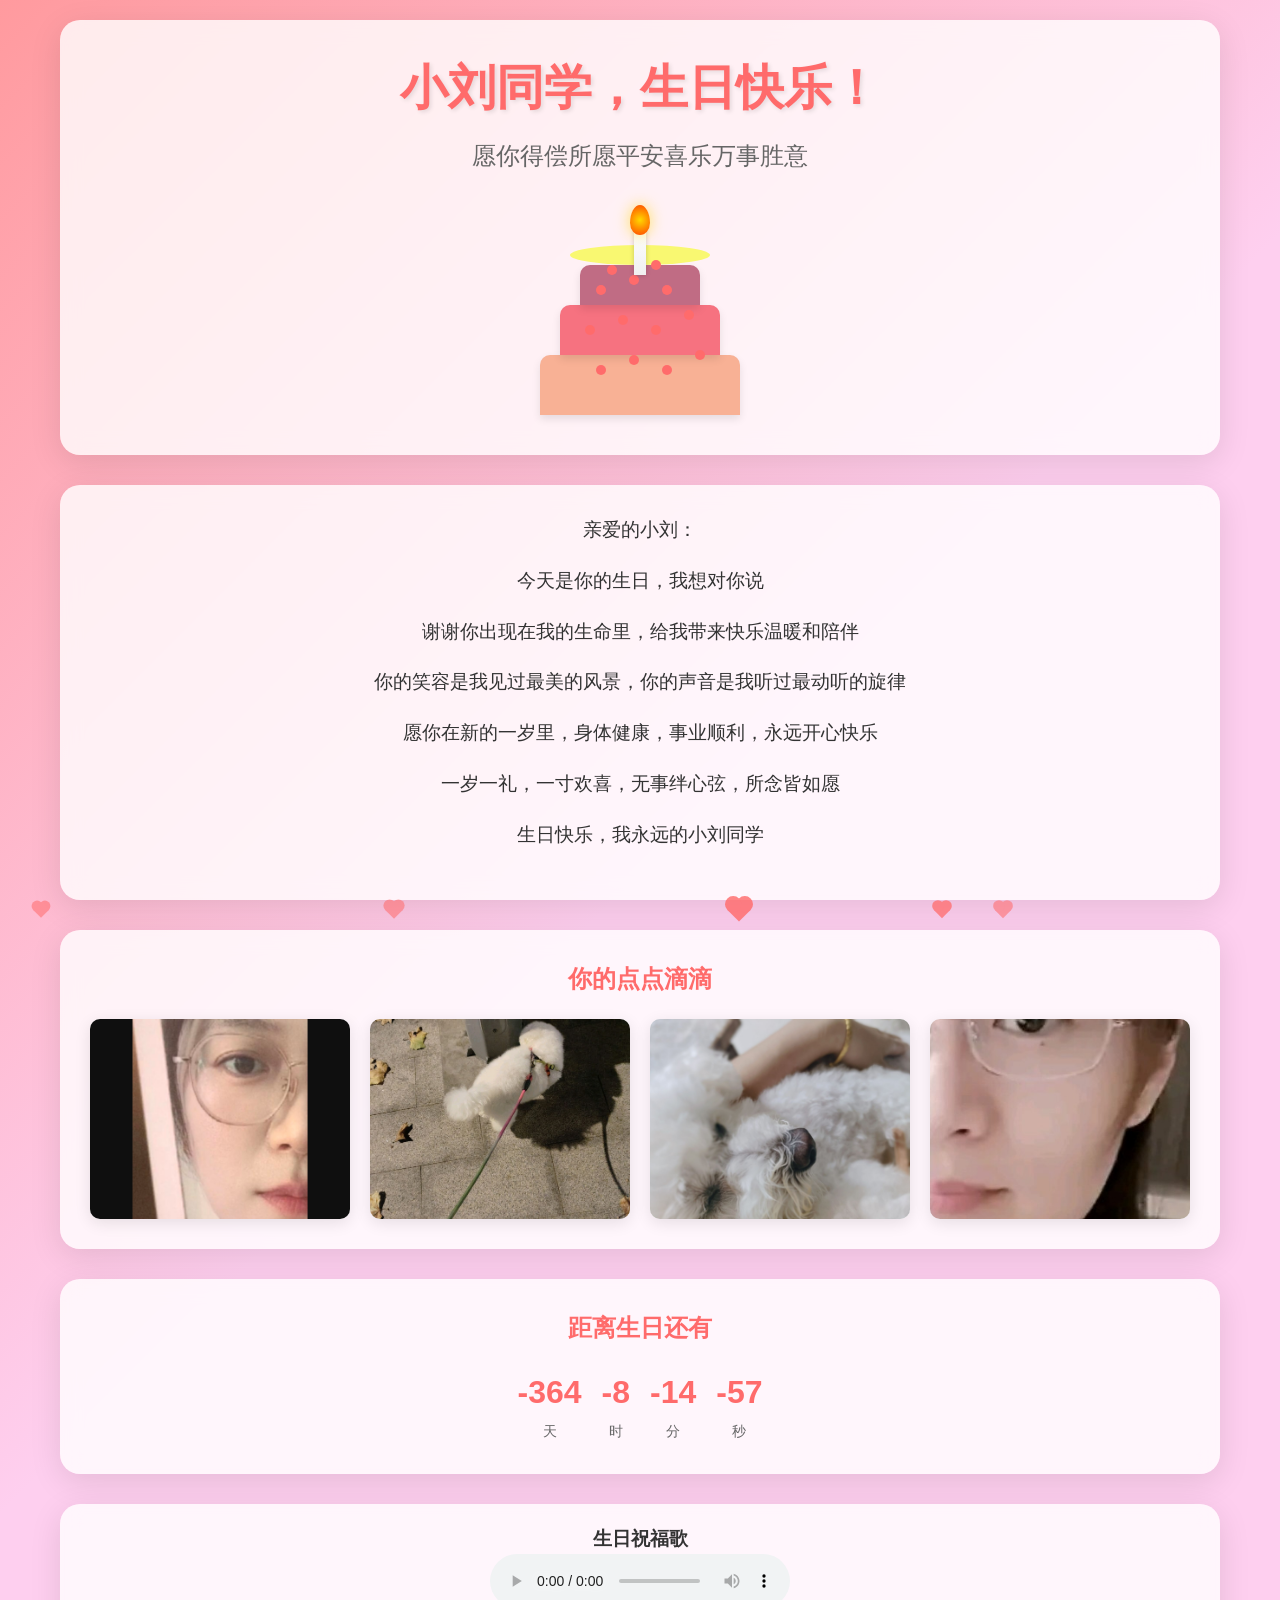
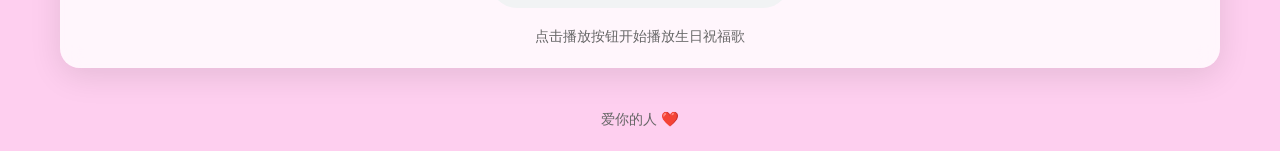
==== index.html @ 83d5e7d8 "refactor: 将生日祝福页面从birthday_wish.html重命名为index.html" ====
<!DOCTYPE html>
<html lang="zh-CN">
<head>
    <meta charset="UTF-8">
    <meta name="viewport" content="width=device-width, initial-scale=1.0">
    <title>生日祝福</title>
    <style>
        * {
            margin: 0;
            padding: 0;
            box-sizing: border-box;
        }
        
        body {
            font-family: 'Arial', sans-serif;
            background: linear-gradient(135deg, #ff9a9e 0%, #fecfef 50%, #fecfef 100%);
            color: #333;
            line-height: 1.6;
            overflow-x: hidden;
        }
        
        .container {
            max-width: 1200px;
            margin: 0 auto;
            padding: 20px;
        }
        
        header {
            text-align: center;
            padding: 30px 20px 40px;
            background: rgba(255, 255, 255, 0.8);
            border-radius: 20px;
            margin-bottom: 30px;
            box-shadow: 0 8px 32px rgba(0, 0, 0, 0.1);
            backdrop-filter: blur(10px);
        }
        
        h1 {
            font-size: 3rem;
            color: #ff6b6b;
            margin-bottom: 10px;
            text-shadow: 2px 2px 4px rgba(0, 0, 0, 0.1);
        }
        
        .subtitle {
            font-size: 1.5rem;
            color: #666;
            margin-bottom: 20px;
        }
        
        .birthday-cake {
            width: 220px;
            height: 180px;
            margin: 60px auto 0;
            position: relative;
            animation: bounce 2s infinite;
        }
        
        @keyframes bounce {
            0%, 20%, 50%, 80%, 100% {
                transform: translateY(0);
            }
            40% {
                transform: translateY(-20px);
            }
            60% {
                transform: translateY(-10px);
            }
        }
        
        .cake {
            width: 100%;
            height: 100%;
            position: relative;
        }
        
        .cake-layer {
            position: absolute;
            bottom: 0;
            left: 50%;
            transform: translateX(-50%);
            border-radius: 10px 10px 0 0;
            box-shadow: 0 4px 8px rgba(0, 0, 0, 0.1);
        }
        
        .cake-layer.bottom {
            width: 200px;
            height: 60px;
            background: #f8b195;
        }
        
        .cake-layer.middle {
            width: 160px;
            height: 50px;
            background: #f67280;
            bottom: 60px;
        }
        
        .cake-layer.top {
            width: 120px;
            height: 40px;
            background: #c06c84;
            bottom: 110px;
        }
        
        .cake-icing {
            position: absolute;
            bottom: 150px;
            left: 50%;
            transform: translateX(-50%);
            width: 140px;
            height: 20px;
            background: #f9f871;
            border-radius: 50%;
        }
        
        .cake-decoration {
            position: absolute;
            width: 10px;
            height: 10px;
            background: #ff6b6b;
            border-radius: 50%;
        }
        
        .cake-decoration:nth-child(5) {
            bottom: 120px;
            left: 30%;
        }
        
        .cake-decoration:nth-child(6) {
            bottom: 130px;
            left: 45%;
        }
        
        .cake-decoration:nth-child(7) {
            bottom: 120px;
            left: 60%;
        }
        
        .cake-decoration:nth-child(8) {
            bottom: 140px;
            left: 35%;
        }
        
        .cake-decoration:nth-child(9) {
            bottom: 145px;
            left: 55%;
        }
        
        .cake-decoration:nth-child(10) {
            bottom: 80px;
            left: 25%;
        }
        
        .cake-decoration:nth-child(11) {
            bottom: 90px;
            left: 40%;
        }
        
        .cake-decoration:nth-child(12) {
            bottom: 80px;
            left: 55%;
        }
        
        .cake-decoration:nth-child(13) {
            bottom: 95px;
            left: 70%;
        }
        
        .cake-decoration:nth-child(14) {
            bottom: 40px;
            left: 30%;
        }
        
        .cake-decoration:nth-child(15) {
            bottom: 50px;
            left: 45%;
        }
        
        .cake-decoration:nth-child(16) {
            bottom: 40px;
            left: 60%;
        }
        
        .cake-decoration:nth-child(17) {
            bottom: 55px;
            left: 75%;
        }
        
        .candle {
            position: absolute;
            top: -10px;
            left: 50%;
            transform: translateX(-50%);
            width: 12px;
            height: 50px;
            background: linear-gradient(to bottom, #fff, #f0f0f0);
            border-radius: 6px 6px 0 0;
            box-shadow: 0 0 5px rgba(0, 0, 0, 0.2);
        }
        
        .candle-wick {
            position: absolute;
            top: -5px;
            left: 50%;
            transform: translateX(-50%);
            width: 2px;
            height: 5px;
            background: #333;
        }
        
        .flame {
            position: absolute;
            top: -20px;
            left: 50%;
            transform: translateX(-50%);
            width: 20px;
            height: 30px;
            background: radial-gradient(circle, #ffd700 0%, #ff8c00 50%, #ff4500 100%);
            border-radius: 50% 50% 50% 50% / 60% 60% 40% 40%;
            animation: flicker 1s infinite;
            box-shadow: 0 0 15px rgba(255, 215, 0, 0.6);
        }
        
        @keyframes flicker {
            0%, 100% {
                transform: translateX(-50%) scale(1) rotate(0deg);
                opacity: 1;
            }
            25% {
                transform: translateX(-52%) scale(1.1) rotate(2deg);
                opacity: 0.9;
            }
            50% {
                transform: translateX(-48%) scale(1.05) rotate(-1deg);
                opacity: 0.8;
            }
            75% {
                transform: translateX(-51%) scale(1.15) rotate(1deg);
                opacity: 0.95;
            }
        }
        
        .message {
            background: rgba(255, 255, 255, 0.8);
            border-radius: 20px;
            padding: 30px;
            margin-bottom: 30px;
            box-shadow: 0 8px 32px rgba(0, 0, 0, 0.1);
            backdrop-filter: blur(10px);
        }
        
        .message p {
            font-size: 1.2rem;
            margin-bottom: 20px;
            text-align: center;
        }
        
        .gallery {
            background: rgba(255, 255, 255, 0.8);
            border-radius: 20px;
            padding: 30px;
            margin-bottom: 30px;
            box-shadow: 0 8px 32px rgba(0, 0, 0, 0.1);
            backdrop-filter: blur(10px);
        }
        
        .gallery h2 {
            text-align: center;
            color: #ff6b6b;
            margin-bottom: 20px;
        }
        
        .photo-grid {
            display: grid;
            grid-template-columns: repeat(auto-fit, minmax(200px, 1fr));
            gap: 20px;
        }
        
        .photo {
            width: 100%;
            height: 200px;
            background: #f0f0f0;
            border-radius: 10px;
            overflow: hidden;
            box-shadow: 0 4px 16px rgba(0, 0, 0, 0.1);
            transition: transform 0.3s ease;
        }
        
        .photo:hover {
            transform: scale(1.05);
        }
        
        .photo img {
            width: 100%;
            height: 100%;
            object-fit: cover;
        }
        
        .countdown {
            background: rgba(255, 255, 255, 0.8);
            border-radius: 20px;
            padding: 30px;
            margin-bottom: 30px;
            box-shadow: 0 8px 32px rgba(0, 0, 0, 0.1);
            backdrop-filter: blur(10px);
            text-align: center;
        }
        
        .countdown h2 {
            color: #ff6b6b;
            margin-bottom: 20px;
        }
        
        .countdown-timer {
            display: flex;
            justify-content: center;
            gap: 20px;
            flex-wrap: wrap;
        }
        
        .timer-item {
            text-align: center;
        }
        
        .timer-value {
            display: block;
            font-size: 2rem;
            font-weight: bold;
            color: #ff6b6b;
        }
        
        .timer-label {
            font-size: 0.9rem;
            color: #666;
        }
        
        .music-player {
            background: rgba(255, 255, 255, 0.8);
            border-radius: 20px;
            padding: 20px;
            text-align: center;
            box-shadow: 0 8px 32px rgba(0, 0, 0, 0.1);
            backdrop-filter: blur(10px);
        }
        
        footer {
            text-align: center;
            padding: 20px;
            color: #666;
            font-size: 0.9rem;
        }
        
        /* 响应式设计 */
        @media (max-width: 768px) {
            h1 {
                font-size: 2rem;
            }
            
            .subtitle {
                font-size: 1.2rem;
            }
            
            .birthday-cake {
                width: 180px;
                height: 150px;
                margin: 50px auto 0;
            }
            
            .cake-layer.bottom {
                width: 160px;
                height: 50px;
            }
            
            .cake-layer.middle {
                width: 130px;
                height: 40px;
                bottom: 50px;
            }
            
            .cake-layer.top {
                width: 100px;
                height: 35px;
                bottom: 90px;
            }
            
            .cake-icing {
                bottom: 125px;
                width: 115px;
                height: 15px;
            }
            
            .candle {
                width: 10px;
                height: 40px;
            }
            
            .flame {
                width: 15px;
                height: 25px;
            }
            
            .message p {
                font-size: 1rem;
            }
            
            .photo-grid {
                grid-template-columns: repeat(auto-fit, minmax(150px, 1fr));
                gap: 15px;
            }
            
            .photo {
                height: 150px;
            }
            
            .timer-value {
                font-size: 1.5rem;
            }
        }
        
        @media (max-width: 480px) {
            h1 {
                font-size: 1.8rem;
            }
            
            .subtitle {
                font-size: 1rem;
            }
            
            .birthday-cake {
                width: 150px;
                height: 125px;
                margin: 60px auto 0;
            }
            
            .cake-layer.bottom {
                width: 130px;
                height: 40px;
            }
            
            .cake-layer.middle {
                width: 105px;
                height: 35px;
                bottom: 40px;
            }
            
            .cake-layer.top {
                width: 80px;
                height: 30px;
                bottom: 75px;
            }
            
            .cake-icing {
                bottom: 105px;
                width: 90px;
                height: 12px;
            }
            
            .candle {
                width: 8px;
                height: 35px;
            }
            
            .flame {
                width: 12px;
                height: 20px;
            }
            
            .message {
                padding: 20px;
            }
            
            .gallery {
                padding: 20px;
            }
            
            .countdown {
                padding: 20px;
            }
            
            .photo-grid {
                grid-template-columns: repeat(auto-fit, minmax(120px, 1fr));
                gap: 10px;
            }
            
            .photo {
                height: 120px;
            }
            
            .timer-value {
                font-size: 1.2rem;
            }
        }
        
        /* 动画效果 */
        .fade-in {
            animation: fadeIn 1s ease-in;
        }
        
        @keyframes fadeIn {
            from {
                opacity: 0;
                transform: translateY(20px);
            }
            to {
                opacity: 1;
                transform: translateY(0);
            }
        }
        
        /* 爱心动画 */
        .hearts {
            position: fixed;
            top: 0;
            left: 0;
            width: 100%;
            height: 100%;
            pointer-events: none;
            z-index: 100;
        }
        
        .heart {
            position: absolute;
            width: 20px;
            height: 20px;
            background: #ff6b6b;
            transform: rotate(45deg);
            animation: float 3s ease-in-out infinite;
        }
        
        .heart::before,
        .heart::after {
            content: '';
            position: absolute;
            width: 20px;
            height: 20px;
            background: #ff6b6b;
            border-radius: 50%;
        }
        
        .heart::before {
            top: -10px;
            left: 0;
        }
        
        .heart::after {
            top: 0;
            left: -10px;
        }
        
        @keyframes float {
            0% {
                transform: translateY(100vh) rotate(45deg);
                opacity: 1;
            }
            100% {
                transform: translateY(-100px) rotate(45deg);
                opacity: 0;
            }
        }
    </style>
</head>
<body>
    <div class="hearts" id="hearts"></div>
    
    <div class="container">
        <header class="fade-in">
            <h1>小刘同学，生日快乐！</h1>
            <p class="subtitle">愿你得偿所愿平安喜乐万事胜意</p>
            <div class="birthday-cake">
            <div class="cake">
                <!-- 蛋糕底层 -->
                <div class="cake-layer bottom"></div>
                <!-- 蛋糕中层 -->
                <div class="cake-layer middle"></div>
                <!-- 蛋糕顶层 -->
                <div class="cake-layer top"></div>
                <!-- 蛋糕奶油 -->
                <div class="cake-icing"></div>
                <!-- 蛋糕装饰 -->
                <div class="cake-decoration"></div>
                <div class="cake-decoration"></div>
                <div class="cake-decoration"></div>
                <div class="cake-decoration"></div>
                <div class="cake-decoration"></div>
                <div class="cake-decoration"></div>
                <div class="cake-decoration"></div>
                <div class="cake-decoration"></div>
                <div class="cake-decoration"></div>
                <div class="cake-decoration"></div>
                <div class="cake-decoration"></div>
                <div class="cake-decoration"></div>
                <div class="cake-decoration"></div>
                <!-- 蜡烛 -->
                <div class="candle">
                    <div class="candle-wick"></div>
                    <div class="flame"></div>
                </div>
            </div>
        </div>
        </header>
        
        <section class="message fade-in">
            <p>亲爱的小刘：</p>
            <p>今天是你的生日，我想对你说</p>
            <p>谢谢你出现在我的生命里，给我带来快乐温暖和陪伴</p>
            <p>你的笑容是我见过最美的风景，你的声音是我听过最动听的旋律</p>
            <p>愿你在新的一岁里，身体健康，事业顺利，永远开心快乐</p>
            <p>一岁一礼，一寸欢喜，无事绊心弦，所念皆如愿</p>
            <p>生日快乐，我永远的小刘同学</p>
        </section>
        
        <section class="gallery fade-in">
            <h2>你的点点滴滴</h2>
            <div class="photo-grid">
                <div class="photo"><img src="xiaoliu1.jpg" alt="回忆1"></div>
                <div class="photo"><img src="xiaoliu22.jpg" alt="回忆2"></div>
                <div class="photo"><img src="xiaoliu33.jpg" alt="回忆3"></div>
                <div class="photo"><img src="xiaoliu44.jpg" alt="回忆4"></div>
            </div>
        </section>
        
        <section class="countdown fade-in">
            <h2>距离生日还有</h2>
            <div class="countdown-timer" id="countdownTimer">
                <div class="timer-item">
                    <span class="timer-value" id="days">00</span>
                    <span class="timer-label">天</span>
                </div>
                <div class="timer-item">
                    <span class="timer-value" id="hours">00</span>
                    <span class="timer-label">时</span>
                </div>
                <div class="timer-item">
                    <span class="timer-value" id="minutes">00</span>
                    <span class="timer-label">分</span>
                </div>
                <div class="timer-item">
                    <span class="timer-value" id="seconds">00</span>
                    <span class="timer-label">秒</span>
                </div>
            </div>
        </section>
        
        <section class="music-player fade-in">
            <h3>生日祝福歌</h3>
            <audio id="birthdayMusic" controls>
                <source src="BGM.m4a" type="audio/mpeg">
                您的浏览器不支持音频播放。
            </audio>
            <p id="playHint" style="margin-top: 10px; color: #666; font-size: 0.9rem;">点击播放按钮开始播放生日祝福歌</p>
        </section>
    </div>
    
    <footer>
        <p>爱你的人 ❤️</p>
    </footer>
    
    <script>
        // 生成爱心动画
        function createHearts() {
            const heartsContainer = document.getElementById('hearts');
            
            setInterval(() => {
                const heart = document.createElement('div');
                heart.className = 'heart';
                heart.style.left = Math.random() * 100 + '%';
                heart.style.animationDelay = Math.random() * 3 + 's';
                heart.style.animationDuration = (Math.random() * 2 + 3) + 's';
                heart.style.opacity = Math.random() * 0.5 + 0.5;
                heart.style.transform = `translateY(100vh) rotate(45deg) scale(${Math.random() * 0.5 + 0.5})`;
                
                heartsContainer.appendChild(heart);
                
                setTimeout(() => {
                    heart.remove();
                }, 5000);
            }, 300);
        }
        
        // 倒计时功能
        function startCountdown() {
            // 设置下一个生日日期（需要根据实际情况修改）
            const nextBirthday = new Date('2025-12-8');
            
            function updateCountdown() {
                const now = new Date();
                const diff = nextBirthday - now;
                
                const days = Math.floor(diff / (1000 * 60 * 60 * 24));
                const hours = Math.floor((diff % (1000 * 60 * 60 * 24)) / (1000 * 60 * 60));
                const minutes = Math.floor((diff % (1000 * 60 * 60)) / (1000 * 60));
                const seconds = Math.floor((diff % (1000 * 60)) / 1000);
                
                document.getElementById('days').textContent = days.toString().padStart(2, '0');
                document.getElementById('hours').textContent = hours.toString().padStart(2, '0');
                document.getElementById('minutes').textContent = minutes.toString().padStart(2, '0');
                document.getElementById('seconds').textContent = seconds.toString().padStart(2, '0');
            }
            
            updateCountdown();
            setInterval(updateCountdown, 1000);
        }
        
        // 页面加载完成后执行
        document.addEventListener('DOMContentLoaded', () => {
            createHearts();
            startCountdown();
            
            const music = document.getElementById('birthdayMusic');
            const playHint = document.getElementById('playHint');
            
            // 音乐播放完成后停止
            music.addEventListener('ended', () => {
                music.pause();
                music.currentTime = 0;
            });
            
            // 尝试自动播放音乐，处理浏览器限制
            function tryPlayMusic() {
                music.play().then(() => {
                    // 播放成功，隐藏提示
                    if (playHint) {
                        playHint.style.display = 'none';
                    }
                }).catch(error => {
                    // 播放失败，显示提示，等待用户交互
                    console.log('自动播放失败，需要用户交互:', error);
                });
            }
            
            // 尝试自动播放
            tryPlayMusic();
            
            // 添加用户交互事件，当用户点击页面时自动播放
            document.addEventListener('click', () => {
                tryPlayMusic();
            });
            
            // 添加键盘事件，当用户按键时自动播放
            document.addEventListener('keydown', () => {
                tryPlayMusic();
            });
            
            // 添加触摸事件，当用户触摸页面时自动播放（移动端）
            document.addEventListener('touchstart', () => {
                tryPlayMusic();
            });
        });
    </script>
</body>
</html>
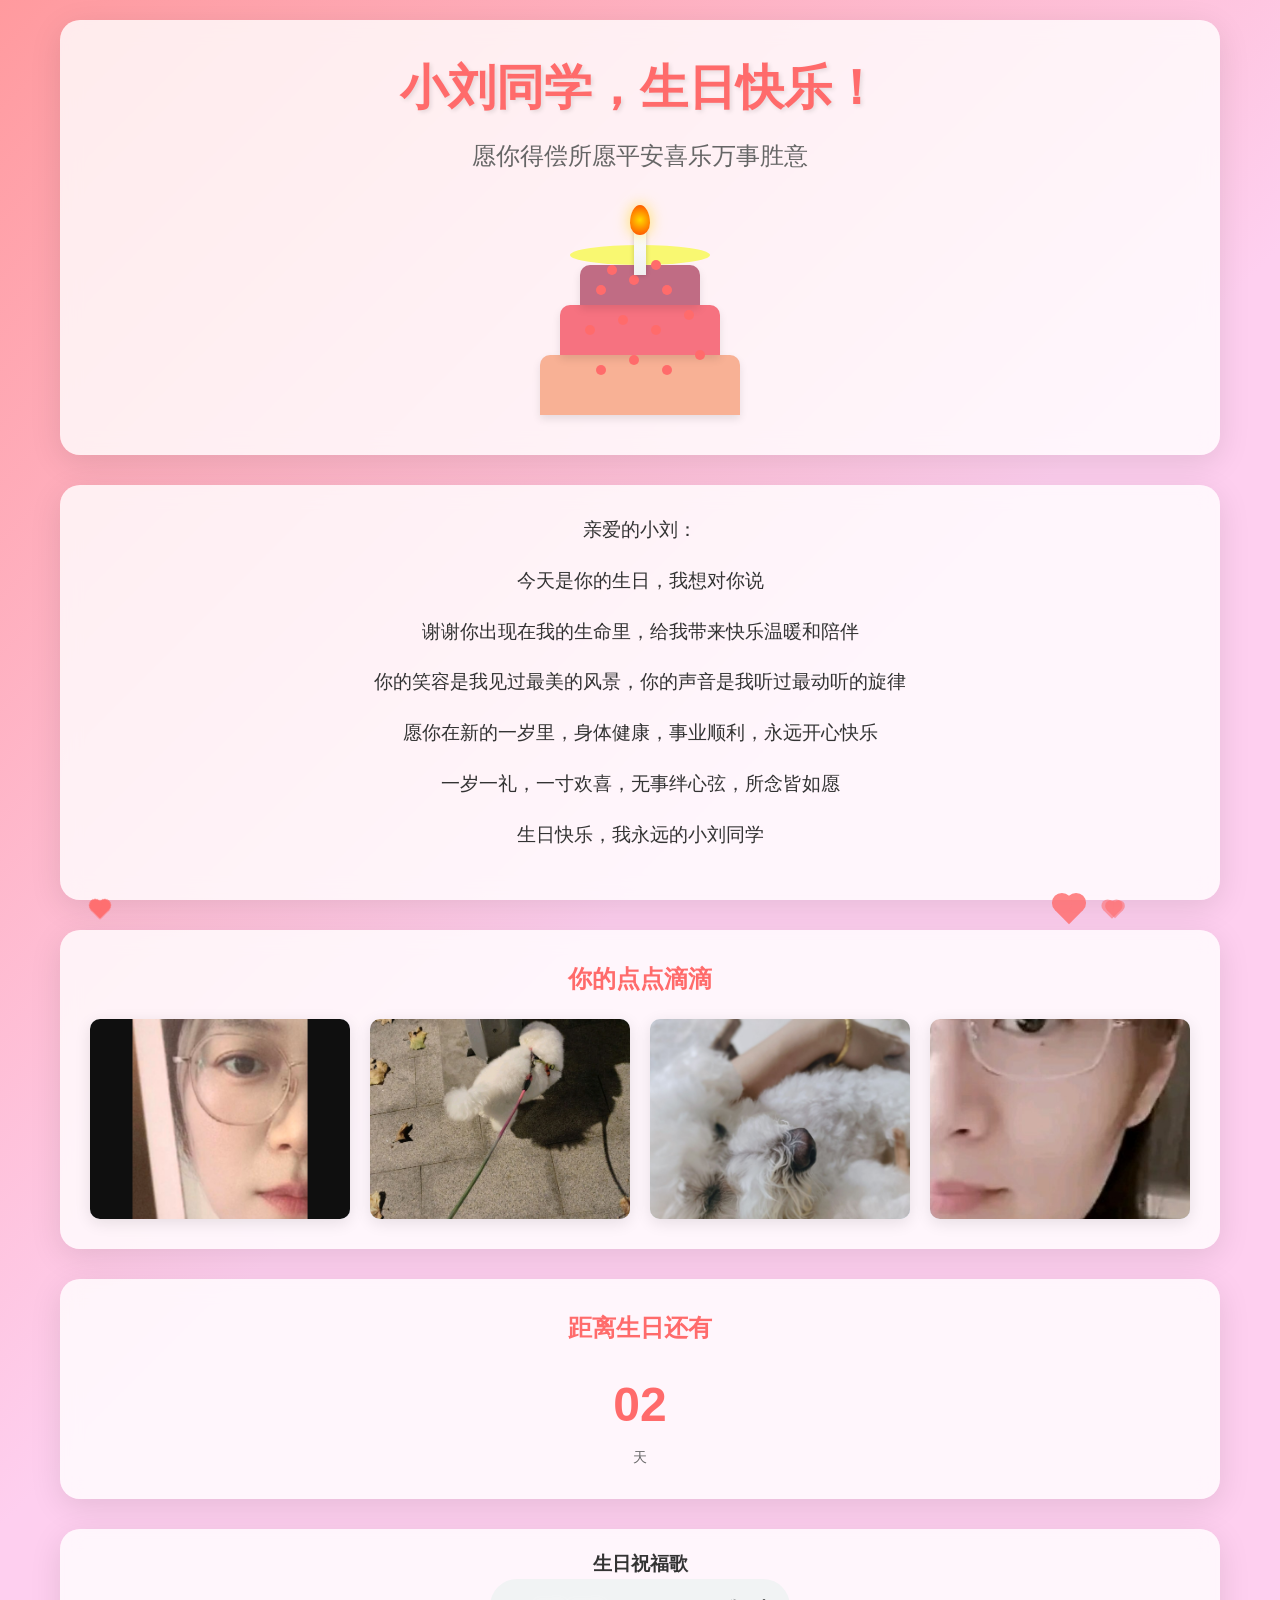
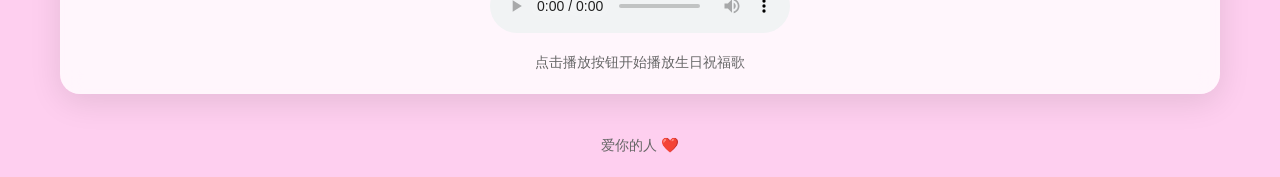
==== commit 36c202c9: "feat: 重构生日祝福页面，拆分CSS和JS到独立文件 - 将内联样式和脚本拆分为独立的styles.css和script.js文件 - 优化倒计时功能，增加生日当天祝福显示 - 添加图片预览模态框" ====
--- a/index.html
+++ b/index.html
@@ -4,561 +4,7 @@
     <meta charset="UTF-8">
     <meta name="viewport" content="width=device-width, initial-scale=1.0">
     <title>生日祝福</title>
-    <style>
-        * {
-            margin: 0;
-            padding: 0;
-            box-sizing: border-box;
-        }
-        
-        body {
-            font-family: 'Arial', sans-serif;
-            background: linear-gradient(135deg, #ff9a9e 0%, #fecfef 50%, #fecfef 100%);
-            color: #333;
-            line-height: 1.6;
-            overflow-x: hidden;
-        }
-        
-        .container {
-            max-width: 1200px;
-            margin: 0 auto;
-            padding: 20px;
-        }
-        
-        header {
-            text-align: center;
-            padding: 30px 20px 40px;
-            background: rgba(255, 255, 255, 0.8);
-            border-radius: 20px;
-            margin-bottom: 30px;
-            box-shadow: 0 8px 32px rgba(0, 0, 0, 0.1);
-            backdrop-filter: blur(10px);
-        }
-        
-        h1 {
-            font-size: 3rem;
-            color: #ff6b6b;
-            margin-bottom: 10px;
-            text-shadow: 2px 2px 4px rgba(0, 0, 0, 0.1);
-        }
-        
-        .subtitle {
-            font-size: 1.5rem;
-            color: #666;
-            margin-bottom: 20px;
-        }
-        
-        .birthday-cake {
-            width: 220px;
-            height: 180px;
-            margin: 60px auto 0;
-            position: relative;
-            animation: bounce 2s infinite;
-        }
-        
-        @keyframes bounce {
-            0%, 20%, 50%, 80%, 100% {
-                transform: translateY(0);
-            }
-            40% {
-                transform: translateY(-20px);
-            }
-            60% {
-                transform: translateY(-10px);
-            }
-        }
-        
-        .cake {
-            width: 100%;
-            height: 100%;
-            position: relative;
-        }
-        
-        .cake-layer {
-            position: absolute;
-            bottom: 0;
-            left: 50%;
-            transform: translateX(-50%);
-            border-radius: 10px 10px 0 0;
-            box-shadow: 0 4px 8px rgba(0, 0, 0, 0.1);
-        }
-        
-        .cake-layer.bottom {
-            width: 200px;
-            height: 60px;
-            background: #f8b195;
-        }
-        
-        .cake-layer.middle {
-            width: 160px;
-            height: 50px;
-            background: #f67280;
-            bottom: 60px;
-        }
-        
-        .cake-layer.top {
-            width: 120px;
-            height: 40px;
-            background: #c06c84;
-            bottom: 110px;
-        }
-        
-        .cake-icing {
-            position: absolute;
-            bottom: 150px;
-            left: 50%;
-            transform: translateX(-50%);
-            width: 140px;
-            height: 20px;
-            background: #f9f871;
-            border-radius: 50%;
-        }
-        
-        .cake-decoration {
-            position: absolute;
-            width: 10px;
-            height: 10px;
-            background: #ff6b6b;
-            border-radius: 50%;
-        }
-        
-        .cake-decoration:nth-child(5) {
-            bottom: 120px;
-            left: 30%;
-        }
-        
-        .cake-decoration:nth-child(6) {
-            bottom: 130px;
-            left: 45%;
-        }
-        
-        .cake-decoration:nth-child(7) {
-            bottom: 120px;
-            left: 60%;
-        }
-        
-        .cake-decoration:nth-child(8) {
-            bottom: 140px;
-            left: 35%;
-        }
-        
-        .cake-decoration:nth-child(9) {
-            bottom: 145px;
-            left: 55%;
-        }
-        
-        .cake-decoration:nth-child(10) {
-            bottom: 80px;
-            left: 25%;
-        }
-        
-        .cake-decoration:nth-child(11) {
-            bottom: 90px;
-            left: 40%;
-        }
-        
-        .cake-decoration:nth-child(12) {
-            bottom: 80px;
-            left: 55%;
-        }
-        
-        .cake-decoration:nth-child(13) {
-            bottom: 95px;
-            left: 70%;
-        }
-        
-        .cake-decoration:nth-child(14) {
-            bottom: 40px;
-            left: 30%;
-        }
-        
-        .cake-decoration:nth-child(15) {
-            bottom: 50px;
-            left: 45%;
-        }
-        
-        .cake-decoration:nth-child(16) {
-            bottom: 40px;
-            left: 60%;
-        }
-        
-        .cake-decoration:nth-child(17) {
-            bottom: 55px;
-            left: 75%;
-        }
-        
-        .candle {
-            position: absolute;
-            top: -10px;
-            left: 50%;
-            transform: translateX(-50%);
-            width: 12px;
-            height: 50px;
-            background: linear-gradient(to bottom, #fff, #f0f0f0);
-            border-radius: 6px 6px 0 0;
-            box-shadow: 0 0 5px rgba(0, 0, 0, 0.2);
-        }
-        
-        .candle-wick {
-            position: absolute;
-            top: -5px;
-            left: 50%;
-            transform: translateX(-50%);
-            width: 2px;
-            height: 5px;
-            background: #333;
-        }
-        
-        .flame {
-            position: absolute;
-            top: -20px;
-            left: 50%;
-            transform: translateX(-50%);
-            width: 20px;
-            height: 30px;
-            background: radial-gradient(circle, #ffd700 0%, #ff8c00 50%, #ff4500 100%);
-            border-radius: 50% 50% 50% 50% / 60% 60% 40% 40%;
-            animation: flicker 1s infinite;
-            box-shadow: 0 0 15px rgba(255, 215, 0, 0.6);
-        }
-        
-        @keyframes flicker {
-            0%, 100% {
-                transform: translateX(-50%) scale(1) rotate(0deg);
-                opacity: 1;
-            }
-            25% {
-                transform: translateX(-52%) scale(1.1) rotate(2deg);
-                opacity: 0.9;
-            }
-            50% {
-                transform: translateX(-48%) scale(1.05) rotate(-1deg);
-                opacity: 0.8;
-            }
-            75% {
-                transform: translateX(-51%) scale(1.15) rotate(1deg);
-                opacity: 0.95;
-            }
-        }
-        
-        .message {
-            background: rgba(255, 255, 255, 0.8);
-            border-radius: 20px;
-            padding: 30px;
-            margin-bottom: 30px;
-            box-shadow: 0 8px 32px rgba(0, 0, 0, 0.1);
-            backdrop-filter: blur(10px);
-        }
-        
-        .message p {
-            font-size: 1.2rem;
-            margin-bottom: 20px;
-            text-align: center;
-        }
-        
-        .gallery {
-            background: rgba(255, 255, 255, 0.8);
-            border-radius: 20px;
-            padding: 30px;
-            margin-bottom: 30px;
-            box-shadow: 0 8px 32px rgba(0, 0, 0, 0.1);
-            backdrop-filter: blur(10px);
-        }
-        
-        .gallery h2 {
-            text-align: center;
-            color: #ff6b6b;
-            margin-bottom: 20px;
-        }
-        
-        .photo-grid {
-            display: grid;
-            grid-template-columns: repeat(auto-fit, minmax(200px, 1fr));
-            gap: 20px;
-        }
-        
-        .photo {
-            width: 100%;
-            height: 200px;
-            background: #f0f0f0;
-            border-radius: 10px;
-            overflow: hidden;
-            box-shadow: 0 4px 16px rgba(0, 0, 0, 0.1);
-            transition: transform 0.3s ease;
-        }
-        
-        .photo:hover {
-            transform: scale(1.05);
-        }
-        
-        .photo img {
-            width: 100%;
-            height: 100%;
-            object-fit: cover;
-        }
-        
-        .countdown {
-            background: rgba(255, 255, 255, 0.8);
-            border-radius: 20px;
-            padding: 30px;
-            margin-bottom: 30px;
-            box-shadow: 0 8px 32px rgba(0, 0, 0, 0.1);
-            backdrop-filter: blur(10px);
-            text-align: center;
-        }
-        
-        .countdown h2 {
-            color: #ff6b6b;
-            margin-bottom: 20px;
-        }
-        
-        .countdown-timer {
-            display: flex;
-            justify-content: center;
-            gap: 20px;
-            flex-wrap: wrap;
-        }
-        
-        .timer-item {
-            text-align: center;
-        }
-        
-        .timer-value {
-            display: block;
-            font-size: 2rem;
-            font-weight: bold;
-            color: #ff6b6b;
-        }
-        
-        .timer-label {
-            font-size: 0.9rem;
-            color: #666;
-        }
-        
-        .music-player {
-            background: rgba(255, 255, 255, 0.8);
-            border-radius: 20px;
-            padding: 20px;
-            text-align: center;
-            box-shadow: 0 8px 32px rgba(0, 0, 0, 0.1);
-            backdrop-filter: blur(10px);
-        }
-        
-        footer {
-            text-align: center;
-            padding: 20px;
-            color: #666;
-            font-size: 0.9rem;
-        }
-        
-        /* 响应式设计 */
-        @media (max-width: 768px) {
-            h1 {
-                font-size: 2rem;
-            }
-            
-            .subtitle {
-                font-size: 1.2rem;
-            }
-            
-            .birthday-cake {
-                width: 180px;
-                height: 150px;
-                margin: 50px auto 0;
-            }
-            
-            .cake-layer.bottom {
-                width: 160px;
-                height: 50px;
-            }
-            
-            .cake-layer.middle {
-                width: 130px;
-                height: 40px;
-                bottom: 50px;
-            }
-            
-            .cake-layer.top {
-                width: 100px;
-                height: 35px;
-                bottom: 90px;
-            }
-            
-            .cake-icing {
-                bottom: 125px;
-                width: 115px;
-                height: 15px;
-            }
-            
-            .candle {
-                width: 10px;
-                height: 40px;
-            }
-            
-            .flame {
-                width: 15px;
-                height: 25px;
-            }
-            
-            .message p {
-                font-size: 1rem;
-            }
-            
-            .photo-grid {
-                grid-template-columns: repeat(auto-fit, minmax(150px, 1fr));
-                gap: 15px;
-            }
-            
-            .photo {
-                height: 150px;
-            }
-            
-            .timer-value {
-                font-size: 1.5rem;
-            }
-        }
-        
-        @media (max-width: 480px) {
-            h1 {
-                font-size: 1.8rem;
-            }
-            
-            .subtitle {
-                font-size: 1rem;
-            }
-            
-            .birthday-cake {
-                width: 150px;
-                height: 125px;
-                margin: 60px auto 0;
-            }
-            
-            .cake-layer.bottom {
-                width: 130px;
-                height: 40px;
-            }
-            
-            .cake-layer.middle {
-                width: 105px;
-                height: 35px;
-                bottom: 40px;
-            }
-            
-            .cake-layer.top {
-                width: 80px;
-                height: 30px;
-                bottom: 75px;
-            }
-            
-            .cake-icing {
-                bottom: 105px;
-                width: 90px;
-                height: 12px;
-            }
-            
-            .candle {
-                width: 8px;
-                height: 35px;
-            }
-            
-            .flame {
-                width: 12px;
-                height: 20px;
-            }
-            
-            .message {
-                padding: 20px;
-            }
-            
-            .gallery {
-                padding: 20px;
-            }
-            
-            .countdown {
-                padding: 20px;
-            }
-            
-            .photo-grid {
-                grid-template-columns: repeat(auto-fit, minmax(120px, 1fr));
-                gap: 10px;
-            }
-            
-            .photo {
-                height: 120px;
-            }
-            
-            .timer-value {
-                font-size: 1.2rem;
-            }
-        }
-        
-        /* 动画效果 */
-        .fade-in {
-            animation: fadeIn 1s ease-in;
-        }
-        
-        @keyframes fadeIn {
-            from {
-                opacity: 0;
-                transform: translateY(20px);
-            }
-            to {
-                opacity: 1;
-                transform: translateY(0);
-            }
-        }
-        
-        /* 爱心动画 */
-        .hearts {
-            position: fixed;
-            top: 0;
-            left: 0;
-            width: 100%;
-            height: 100%;
-            pointer-events: none;
-            z-index: 100;
-        }
-        
-        .heart {
-            position: absolute;
-            width: 20px;
-            height: 20px;
-            background: #ff6b6b;
-            transform: rotate(45deg);
-            animation: float 3s ease-in-out infinite;
-        }
-        
-        .heart::before,
-        .heart::after {
-            content: '';
-            position: absolute;
-            width: 20px;
-            height: 20px;
-            background: #ff6b6b;
-            border-radius: 50%;
-        }
-        
-        .heart::before {
-            top: -10px;
-            left: 0;
-        }
-        
-        .heart::after {
-            top: 0;
-            left: -10px;
-        }
-        
-        @keyframes float {
-            0% {
-                transform: translateY(100vh) rotate(45deg);
-                opacity: 1;
-            }
-            100% {
-                transform: translateY(-100px) rotate(45deg);
-                opacity: 0;
-            }
-        }
-    </style>
+    <link rel="stylesheet" href="styles.css">
 </head>
 <body>
     <div class="hearts" id="hearts"></div>
@@ -613,31 +59,23 @@
         <section class="gallery fade-in">
             <h2>你的点点滴滴</h2>
             <div class="photo-grid">
-                <div class="photo"><img src="xiaoliu1.jpg" alt="回忆1"></div>
-                <div class="photo"><img src="xiaoliu22.jpg" alt="回忆2"></div>
-                <div class="photo"><img src="xiaoliu33.jpg" alt="回忆3"></div>
-                <div class="photo"><img src="xiaoliu44.jpg" alt="回忆4"></div>
+                <div class="photo"><img src="xiaoliu1.jpg" alt="回忆1" loading="lazy" onclick="openModal(this)"></div>
+                <div class="photo"><img src="xiaoliu2.jpg" alt="回忆2" loading="lazy" onclick="openModal(this)"></div>
+                <div class="photo"><img src="xiaoliu3.jpg" alt="回忆3" loading="lazy" onclick="openModal(this)"></div>
+                <div class="photo"><img src="xiaoliu4.jpg" alt="回忆4" loading="lazy" onclick="openModal(this)"></div>
             </div>
         </section>
         
         <section class="countdown fade-in">
-            <h2>距离生日还有</h2>
+            <h2 id="countdownTitle">距离生日还有</h2>
             <div class="countdown-timer" id="countdownTimer">
-                <div class="timer-item">
+                <div class="timer-item" id="daysContainer">
                     <span class="timer-value" id="days">00</span>
                     <span class="timer-label">天</span>
                 </div>
-                <div class="timer-item">
-                    <span class="timer-value" id="hours">00</span>
-                    <span class="timer-label">时</span>
-                </div>
-                <div class="timer-item">
-                    <span class="timer-value" id="minutes">00</span>
-                    <span class="timer-label">分</span>
-                </div>
-                <div class="timer-item">
-                    <span class="timer-value" id="seconds">00</span>
-                    <span class="timer-label">秒</span>
+                <div class="birthday-wish" id="birthdayWish" style="display: none;">
+                    <h3>🎉 今天是你的生日 🎉</h3>
+                    <p class="wish-text">愿你过得开心快乐，所有美好都围绕着你</p>
                 </div>
             </div>
         </section>
@@ -652,101 +90,17 @@
         </section>
     </div>
     
+    <!-- 图片预览模态框 -->
+    <div class="modal" id="imageModal" style="display: none; position: fixed; top: 0; left: 0; width: 100%; height: 100%; background: rgba(0,0,0,0.8); z-index: 1000; justify-content: center; align-items: center;">
+        <span class="close" id="closeModal" style="position: absolute; top: 20px; right: 30px; color: white; font-size: 30px; font-weight: bold; cursor: pointer; transition: transform 0.3s ease;">&times;</span>
+        <img class="modal-content" id="modalImage" style="max-width: 90%; max-height: 90%; border-radius: 10px; box-shadow: 0 4px 20px rgba(0,0,0,0.5);">
+        <div class="caption" id="imageCaption" style="text-align: center; color: white; margin-top: 15px; font-size: 1.1rem;"></div>
+    </div>
+    
     <footer>
         <p>爱你的人 ❤️</p>
     </footer>
     
-    <script>
-        // 生成爱心动画
-        function createHearts() {
-            const heartsContainer = document.getElementById('hearts');
-            
-            setInterval(() => {
-                const heart = document.createElement('div');
-                heart.className = 'heart';
-                heart.style.left = Math.random() * 100 + '%';
-                heart.style.animationDelay = Math.random() * 3 + 's';
-                heart.style.animationDuration = (Math.random() * 2 + 3) + 's';
-                heart.style.opacity = Math.random() * 0.5 + 0.5;
-                heart.style.transform = `translateY(100vh) rotate(45deg) scale(${Math.random() * 0.5 + 0.5})`;
-                
-                heartsContainer.appendChild(heart);
-                
-                setTimeout(() => {
-                    heart.remove();
-                }, 5000);
-            }, 300);
-        }
-        
-        // 倒计时功能
-        function startCountdown() {
-            // 设置下一个生日日期（需要根据实际情况修改）
-            const nextBirthday = new Date('2025-12-8');
-            
-            function updateCountdown() {
-                const now = new Date();
-                const diff = nextBirthday - now;
-                
-                const days = Math.floor(diff / (1000 * 60 * 60 * 24));
-                const hours = Math.floor((diff % (1000 * 60 * 60 * 24)) / (1000 * 60 * 60));
-                const minutes = Math.floor((diff % (1000 * 60 * 60)) / (1000 * 60));
-                const seconds = Math.floor((diff % (1000 * 60)) / 1000);
-                
-                document.getElementById('days').textContent = days.toString().padStart(2, '0');
-                document.getElementById('hours').textContent = hours.toString().padStart(2, '0');
-                document.getElementById('minutes').textContent = minutes.toString().padStart(2, '0');
-                document.getElementById('seconds').textContent = seconds.toString().padStart(2, '0');
-            }
-            
-            updateCountdown();
-            setInterval(updateCountdown, 1000);
-        }
-        
-        // 页面加载完成后执行
-        document.addEventListener('DOMContentLoaded', () => {
-            createHearts();
-            startCountdown();
-            
-            const music = document.getElementById('birthdayMusic');
-            const playHint = document.getElementById('playHint');
-            
-            // 音乐播放完成后停止
-            music.addEventListener('ended', () => {
-                music.pause();
-                music.currentTime = 0;
-            });
-            
-            // 尝试自动播放音乐，处理浏览器限制
-            function tryPlayMusic() {
-                music.play().then(() => {
-                    // 播放成功，隐藏提示
-                    if (playHint) {
-                        playHint.style.display = 'none';
-                    }
-                }).catch(error => {
-                    // 播放失败，显示提示，等待用户交互
-                    console.log('自动播放失败，需要用户交互:', error);
-                });
-            }
-            
-            // 尝试自动播放
-            tryPlayMusic();
-            
-            // 添加用户交互事件，当用户点击页面时自动播放
-            document.addEventListener('click', () => {
-                tryPlayMusic();
-            });
-            
-            // 添加键盘事件，当用户按键时自动播放
-            document.addEventListener('keydown', () => {
-                tryPlayMusic();
-            });
-            
-            // 添加触摸事件，当用户触摸页面时自动播放（移动端）
-            document.addEventListener('touchstart', () => {
-                tryPlayMusic();
-            });
-        });
-    </script>
+    <script src="script.js"></script>
 </body>
 </html>
--- a/styles.css
+++ b/styles.css
@@ -0,0 +1,640 @@
+* {
+    margin: 0;
+    padding: 0;
+    box-sizing: border-box;
+}
+
+body {
+    font-family: 'Arial', sans-serif;
+    background: linear-gradient(135deg, #ff9a9e 0%, #fecfef 50%, #fecfef 100%);
+    color: #333;
+    line-height: 1.6;
+    overflow-x: hidden;
+}
+
+.container {
+    max-width: 1200px;
+    margin: 0 auto;
+    padding: 20px;
+}
+
+header {
+    text-align: center;
+    padding: 30px 20px 40px;
+    background: rgba(255, 255, 255, 0.8);
+    border-radius: 20px;
+    margin-bottom: 30px;
+    box-shadow: 0 8px 32px rgba(0, 0, 0, 0.1);
+    backdrop-filter: blur(10px);
+}
+
+h1 {
+    font-size: 3rem;
+    color: #ff6b6b;
+    margin-bottom: 10px;
+    text-shadow: 2px 2px 4px rgba(0, 0, 0, 0.1);
+}
+
+.subtitle {
+    font-size: 1.5rem;
+    color: #666;
+    margin-bottom: 20px;
+}
+
+.birthday-cake {
+    width: 220px;
+    height: 180px;
+    margin: 60px auto 0;
+    position: relative;
+    animation: bounce 2s infinite;
+}
+
+@keyframes bounce {
+    0%, 20%, 50%, 80%, 100% {
+        transform: translateY(0);
+    }
+    40% {
+        transform: translateY(-20px);
+    }
+    60% {
+        transform: translateY(-10px);
+    }
+}
+
+.cake {
+    width: 100%;
+    height: 100%;
+    position: relative;
+}
+
+.cake-layer {
+    position: absolute;
+    bottom: 0;
+    left: 50%;
+    transform: translateX(-50%);
+    border-radius: 10px 10px 0 0;
+    box-shadow: 0 4px 8px rgba(0, 0, 0, 0.1);
+}
+
+.cake-layer.bottom {
+    width: 200px;
+    height: 60px;
+    background: #f8b195;
+}
+
+.cake-layer.middle {
+    width: 160px;
+    height: 50px;
+    background: #f67280;
+    bottom: 60px;
+}
+
+.cake-layer.top {
+    width: 120px;
+    height: 40px;
+    background: #c06c84;
+    bottom: 110px;
+}
+
+.cake-icing {
+    position: absolute;
+    bottom: 150px;
+    left: 50%;
+    transform: translateX(-50%);
+    width: 140px;
+    height: 20px;
+    background: #f9f871;
+    border-radius: 50%;
+}
+
+.cake-decoration {
+    position: absolute;
+    width: 10px;
+    height: 10px;
+    background: #ff6b6b;
+    border-radius: 50%;
+}
+
+.cake-decoration:nth-child(5) {
+    bottom: 120px;
+    left: 30%;
+}
+
+.cake-decoration:nth-child(6) {
+    bottom: 130px;
+    left: 45%;
+}
+
+.cake-decoration:nth-child(7) {
+    bottom: 120px;
+    left: 60%;
+}
+
+.cake-decoration:nth-child(8) {
+    bottom: 140px;
+    left: 35%;
+}
+
+.cake-decoration:nth-child(9) {
+    bottom: 145px;
+    left: 55%;
+}
+
+.cake-decoration:nth-child(10) {
+    bottom: 80px;
+    left: 25%;
+}
+
+.cake-decoration:nth-child(11) {
+    bottom: 90px;
+    left: 40%;
+}
+
+.cake-decoration:nth-child(12) {
+    bottom: 80px;
+    left: 55%;
+}
+
+.cake-decoration:nth-child(13) {
+    bottom: 95px;
+    left: 70%;
+}
+
+.cake-decoration:nth-child(14) {
+    bottom: 40px;
+    left: 30%;
+}
+
+.cake-decoration:nth-child(15) {
+    bottom: 50px;
+    left: 45%;
+}
+
+.cake-decoration:nth-child(16) {
+    bottom: 40px;
+    left: 60%;
+}
+
+.cake-decoration:nth-child(17) {
+    bottom: 55px;
+    left: 75%;
+}
+
+.candle {
+    position: absolute;
+    top: -10px;
+    left: 50%;
+    transform: translateX(-50%);
+    width: 12px;
+    height: 50px;
+    background: linear-gradient(to bottom, #fff, #f0f0f0);
+    border-radius: 6px 6px 0 0;
+    box-shadow: 0 0 5px rgba(0, 0, 0, 0.2);
+}
+
+.candle-wick {
+    position: absolute;
+    top: -5px;
+    left: 50%;
+    transform: translateX(-50%);
+    width: 2px;
+    height: 5px;
+    background: #333;
+}
+
+.flame {
+    position: absolute;
+    top: -20px;
+    left: 50%;
+    transform: translateX(-50%);
+    width: 20px;
+    height: 30px;
+    background: radial-gradient(circle, #ffd700 0%, #ff8c00 50%, #ff4500 100%);
+    border-radius: 50% 50% 50% 50% / 60% 60% 40% 40%;
+    animation: flicker 1s infinite;
+    box-shadow: 0 0 15px rgba(255, 215, 0, 0.6);
+}
+
+@keyframes flicker {
+    0%, 100% {
+        transform: translateX(-50%) scale(1) rotate(0deg);
+        opacity: 1;
+    }
+    25% {
+        transform: translateX(-52%) scale(1.1) rotate(2deg);
+        opacity: 0.9;
+    }
+    50% {
+        transform: translateX(-48%) scale(1.05) rotate(-1deg);
+        opacity: 0.8;
+    }
+    75% {
+        transform: translateX(-51%) scale(1.15) rotate(1deg);
+        opacity: 0.95;
+    }
+}
+
+.message {
+    background: rgba(255, 255, 255, 0.8);
+    border-radius: 20px;
+    padding: 30px;
+    margin-bottom: 30px;
+    box-shadow: 0 8px 32px rgba(0, 0, 0, 0.1);
+    backdrop-filter: blur(10px);
+}
+
+.message p {
+    font-size: 1.2rem;
+    margin-bottom: 20px;
+    text-align: center;
+}
+
+.gallery {
+    background: rgba(255, 255, 255, 0.8);
+    border-radius: 20px;
+    padding: 30px;
+    margin-bottom: 30px;
+    box-shadow: 0 8px 32px rgba(0, 0, 0, 0.1);
+    backdrop-filter: blur(10px);
+}
+
+.gallery h2 {
+    text-align: center;
+    color: #ff6b6b;
+    margin-bottom: 20px;
+}
+
+.photo-grid {
+    display: grid;
+    grid-template-columns: repeat(auto-fit, minmax(200px, 1fr));
+    gap: 20px;
+}
+
+.photo {
+    width: 100%;
+    height: 200px;
+    background: linear-gradient(135deg, #f5f7fa 0%, #c3cfe2 100%);
+    border-radius: 10px;
+    overflow: hidden;
+    box-shadow: 0 4px 16px rgba(0, 0, 0, 0.1);
+    transition: transform 0.3s ease, box-shadow 0.3s ease;
+    cursor: pointer;
+    position: relative;
+}
+
+.photo:hover {
+    transform: scale(1.05);
+    box-shadow: 0 8px 24px rgba(0, 0, 0, 0.15);
+}
+
+.photo img {
+    width: 100%;
+    height: 100%;
+    object-fit: cover;
+    opacity: 0;
+    transition: opacity 0.5s ease-in-out;
+}
+
+/* 图片加载失败样式 */
+.photo img::after {
+    content: attr(alt);
+    display: flex;
+    justify-content: center;
+    align-items: center;
+    width: 100%;
+    height: 100%;
+    background: #f0f0f0;
+    color: #666;
+    font-size: 14px;
+    position: absolute;
+    top: 0;
+    left: 0;
+}
+
+/* 优化响应式布局 */
+@media (max-width: 768px) {
+    .photo-grid {
+        grid-template-columns: repeat(auto-fit, minmax(180px, 1fr));
+        gap: 15px;
+    }
+    
+    .photo {
+        height: 180px;
+    }
+}
+
+@media (max-width: 480px) {
+    .photo-grid {
+        grid-template-columns: repeat(auto-fit, minmax(140px, 1fr));
+        gap: 10px;
+    }
+    
+    .photo {
+        height: 140px;
+    }
+}
+
+.countdown {
+    background: rgba(255, 255, 255, 0.8);
+    border-radius: 20px;
+    padding: 30px;
+    margin-bottom: 30px;
+    box-shadow: 0 8px 32px rgba(0, 0, 0, 0.1);
+    backdrop-filter: blur(10px);
+    text-align: center;
+}
+
+.countdown h2 {
+    color: #ff6b6b;
+    margin-bottom: 20px;
+}
+
+.countdown-timer {
+    display: flex;
+    justify-content: center;
+    gap: 20px;
+    flex-wrap: wrap;
+}
+
+.timer-item {
+    text-align: center;
+}
+
+.timer-value {
+    display: block;
+    font-size: 3rem;
+    font-weight: bold;
+    color: #ff6b6b;
+}
+
+/* 生日祝福样式 */
+.birthday-wish {
+    text-align: center;
+    padding: 30px;
+    background: linear-gradient(135deg, #ff9a9e 0%, #fecfef 50%, #fecfef 100%);
+    border-radius: 20px;
+    margin-top: 20px;
+    animation: bounce 1s ease-in-out infinite;
+}
+
+.birthday-wish h3 {
+    font-size: 2.5rem;
+    color: #ff6b6b;
+    margin-bottom: 15px;
+    text-shadow: 2px 2px 4px rgba(0, 0, 0, 0.1);
+}
+
+.wish-text {
+    font-size: 1.2rem;
+    color: #666;
+    font-weight: bold;
+}
+
+@media (max-width: 768px) {
+    .birthday-wish h3 {
+        font-size: 2rem;
+    }
+    
+    .wish-text {
+        font-size: 1rem;
+    }
+}
+
+@media (max-width: 480px) {
+    .birthday-wish h3 {
+        font-size: 1.8rem;
+    }
+    
+    .wish-text {
+        font-size: 0.9rem;
+    }
+}
+
+.timer-label {
+    font-size: 0.9rem;
+    color: #666;
+}
+
+.music-player {
+    background: rgba(255, 255, 255, 0.8);
+    border-radius: 20px;
+    padding: 20px;
+    text-align: center;
+    box-shadow: 0 8px 32px rgba(0, 0, 0, 0.1);
+    backdrop-filter: blur(10px);
+}
+
+footer {
+    text-align: center;
+    padding: 20px;
+    color: #666;
+    font-size: 0.9rem;
+}
+
+/* 响应式设计 */
+@media (max-width: 768px) {
+    h1 {
+        font-size: 2rem;
+    }
+    
+    .subtitle {
+        font-size: 1.2rem;
+    }
+    
+    .birthday-cake {
+        width: 180px;
+        height: 150px;
+        margin: 50px auto 0;
+    }
+    
+    .cake-layer.bottom {
+        width: 160px;
+        height: 50px;
+    }
+    
+    .cake-layer.middle {
+        width: 130px;
+        height: 40px;
+        bottom: 50px;
+    }
+    
+    .cake-layer.top {
+        width: 100px;
+        height: 35px;
+        bottom: 90px;
+    }
+    
+    .cake-icing {
+        bottom: 125px;
+        width: 115px;
+        height: 15px;
+    }
+    
+    .candle {
+        width: 10px;
+        height: 40px;
+    }
+    
+    .flame {
+        width: 15px;
+        height: 25px;
+    }
+    
+    .message p {
+        font-size: 1rem;
+    }
+    
+    .photo-grid {
+        grid-template-columns: repeat(auto-fit, minmax(150px, 1fr));
+        gap: 15px;
+    }
+    
+    .photo {
+        height: 150px;
+    }
+    
+    .timer-value {
+        font-size: 1.5rem;
+    }
+}
+
+@media (max-width: 480px) {
+    h1 {
+        font-size: 1.8rem;
+    }
+    
+    .subtitle {
+        font-size: 1rem;
+    }
+    
+    .birthday-cake {
+        width: 150px;
+        height: 125px;
+        margin: 60px auto 0;
+    }
+    
+    .cake-layer.bottom {
+        width: 130px;
+        height: 40px;
+    }
+    
+    .cake-layer.middle {
+        width: 105px;
+        height: 35px;
+        bottom: 40px;
+    }
+    
+    .cake-layer.top {
+        width: 80px;
+        height: 30px;
+        bottom: 75px;
+    }
+    
+    .cake-icing {
+        bottom: 105px;
+        width: 90px;
+        height: 12px;
+    }
+    
+    .candle {
+        width: 8px;
+        height: 35px;
+    }
+    
+    .flame {
+        width: 12px;
+        height: 20px;
+    }
+    
+    .message {
+        padding: 20px;
+    }
+    
+    .gallery {
+        padding: 20px;
+    }
+    
+    .countdown {
+        padding: 20px;
+    }
+    
+    .photo-grid {
+        grid-template-columns: repeat(auto-fit, minmax(120px, 1fr));
+        gap: 10px;
+    }
+    
+    .photo {
+        height: 120px;
+    }
+    
+    .timer-value {
+        font-size: 1.2rem;
+    }
+}
+
+/* 动画效果 */
+.fade-in {
+    animation: fadeIn 1s ease-in;
+}
+
+@keyframes fadeIn {
+    from {
+        opacity: 0;
+        transform: translateY(20px);
+    }
+    to {
+        opacity: 1;
+        transform: translateY(0);
+    }
+}
+
+/* 爱心动画 */
+.hearts {
+    position: fixed;
+    top: 0;
+    left: 0;
+    width: 100%;
+    height: 100%;
+    pointer-events: none;
+    z-index: 100;
+}
+
+.heart {
+    position: absolute;
+    width: 20px;
+    height: 20px;
+    background: #ff6b6b;
+    transform: rotate(45deg);
+    animation: float 3s ease-in-out infinite;
+}
+
+.heart::before,
+.heart::after {
+    content: '';
+    position: absolute;
+    width: 20px;
+    height: 20px;
+    background: #ff6b6b;
+    border-radius: 50%;
+}
+
+.heart::before {
+    top: -10px;
+    left: 0;
+}
+
+.heart::after {
+    top: 0;
+    left: -10px;
+}
+
+@keyframes float {
+    0% {
+        transform: translateY(100vh) rotate(45deg);
+        opacity: 1;
+    }
+    100% {
+        transform: translateY(-100px) rotate(45deg);
+        opacity: 0;
+    }
+}
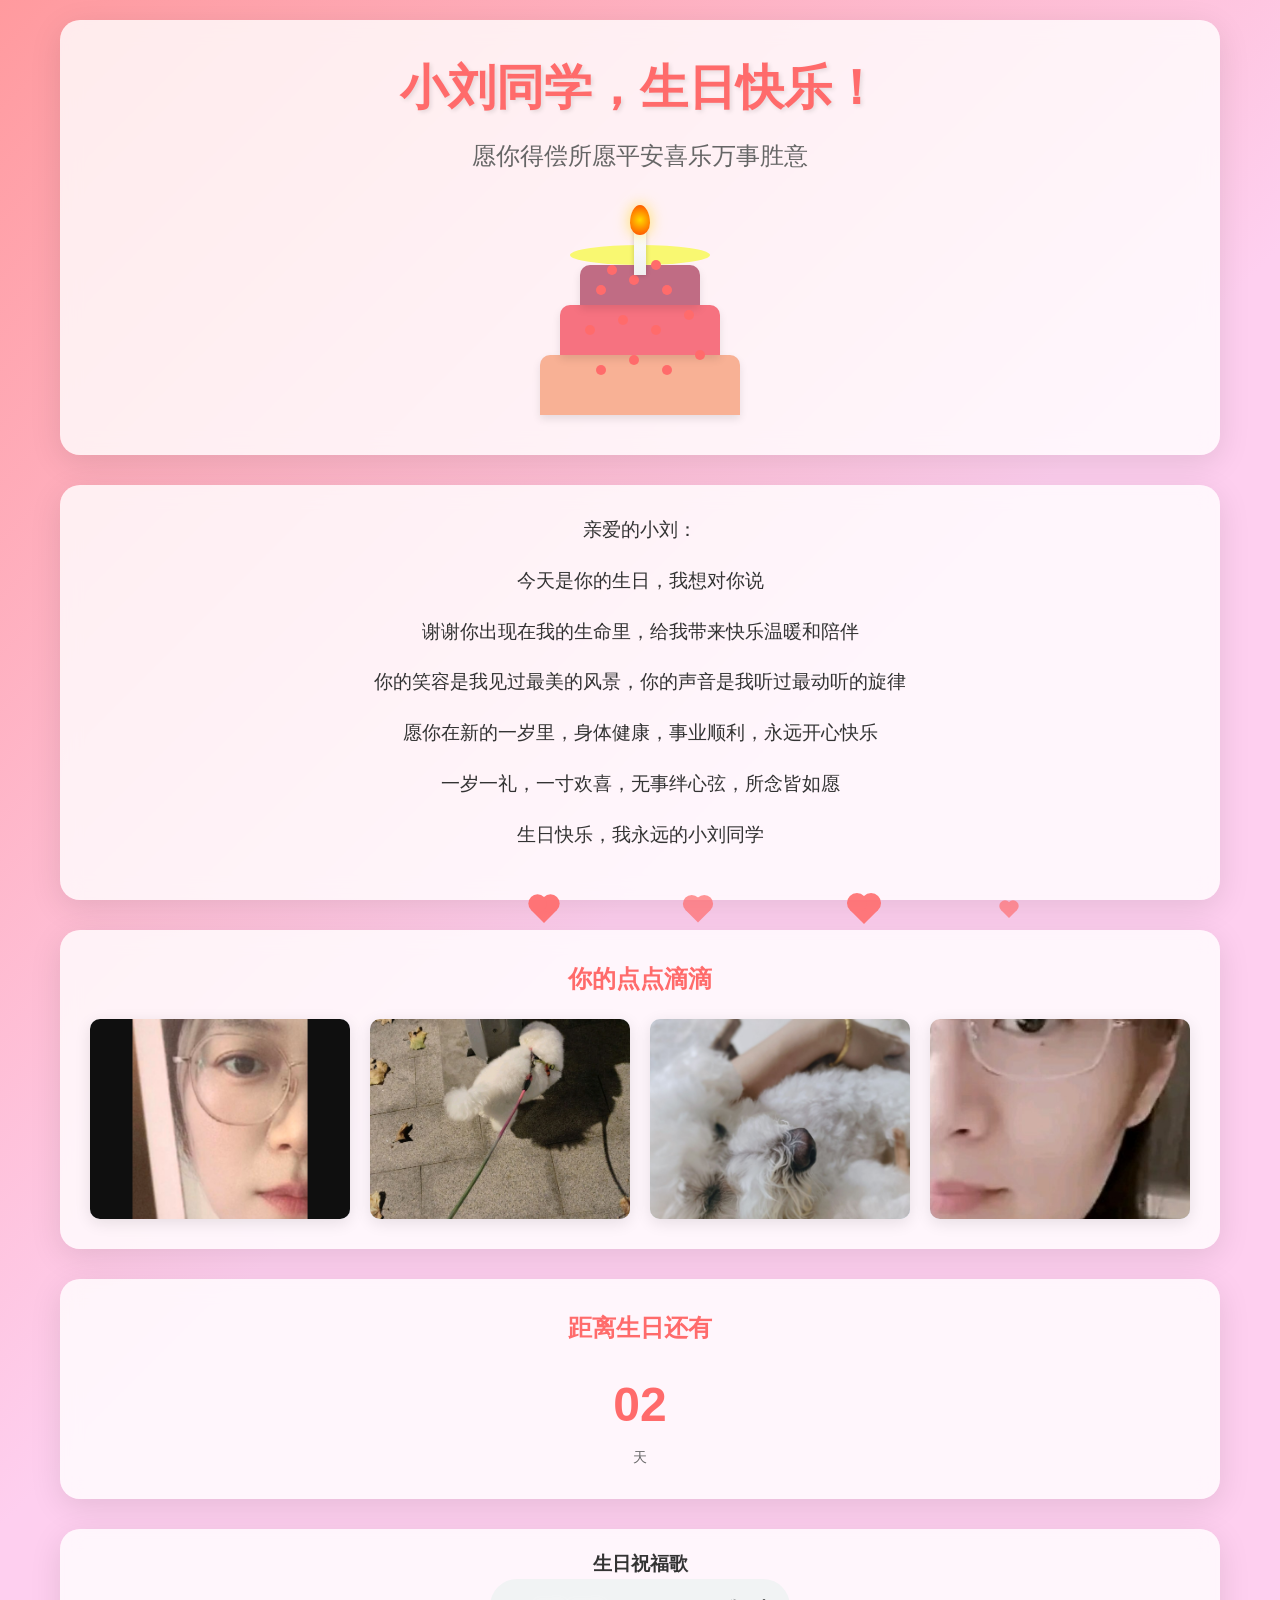
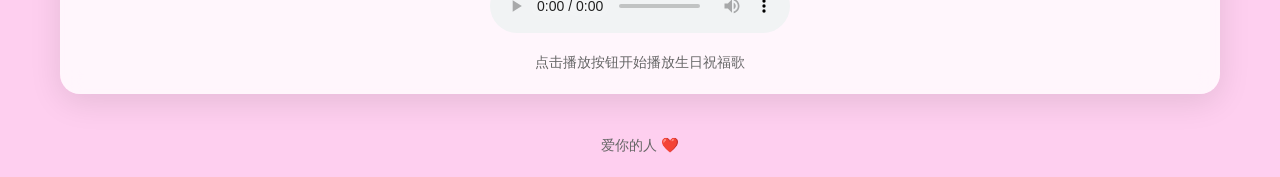
==== commit f11dd9f7: "docs: 修改生日祝福标题文字 将"今天是你的生日"改为更口语化的"今天生日啦"，使表达更亲切自然" ====
--- a/index.html
+++ b/index.html
@@ -74,7 +74,7 @@
                     <span class="timer-label">天</span>
                 </div>
                 <div class="birthday-wish" id="birthdayWish" style="display: none;">
-                    <h3>🎉 今天是你的生日 🎉</h3>
+                    <h3>🎉 今天生日啦 🎉</h3>
                     <p class="wish-text">愿你过得开心快乐，所有美好都围绕着你</p>
                 </div>
             </div>
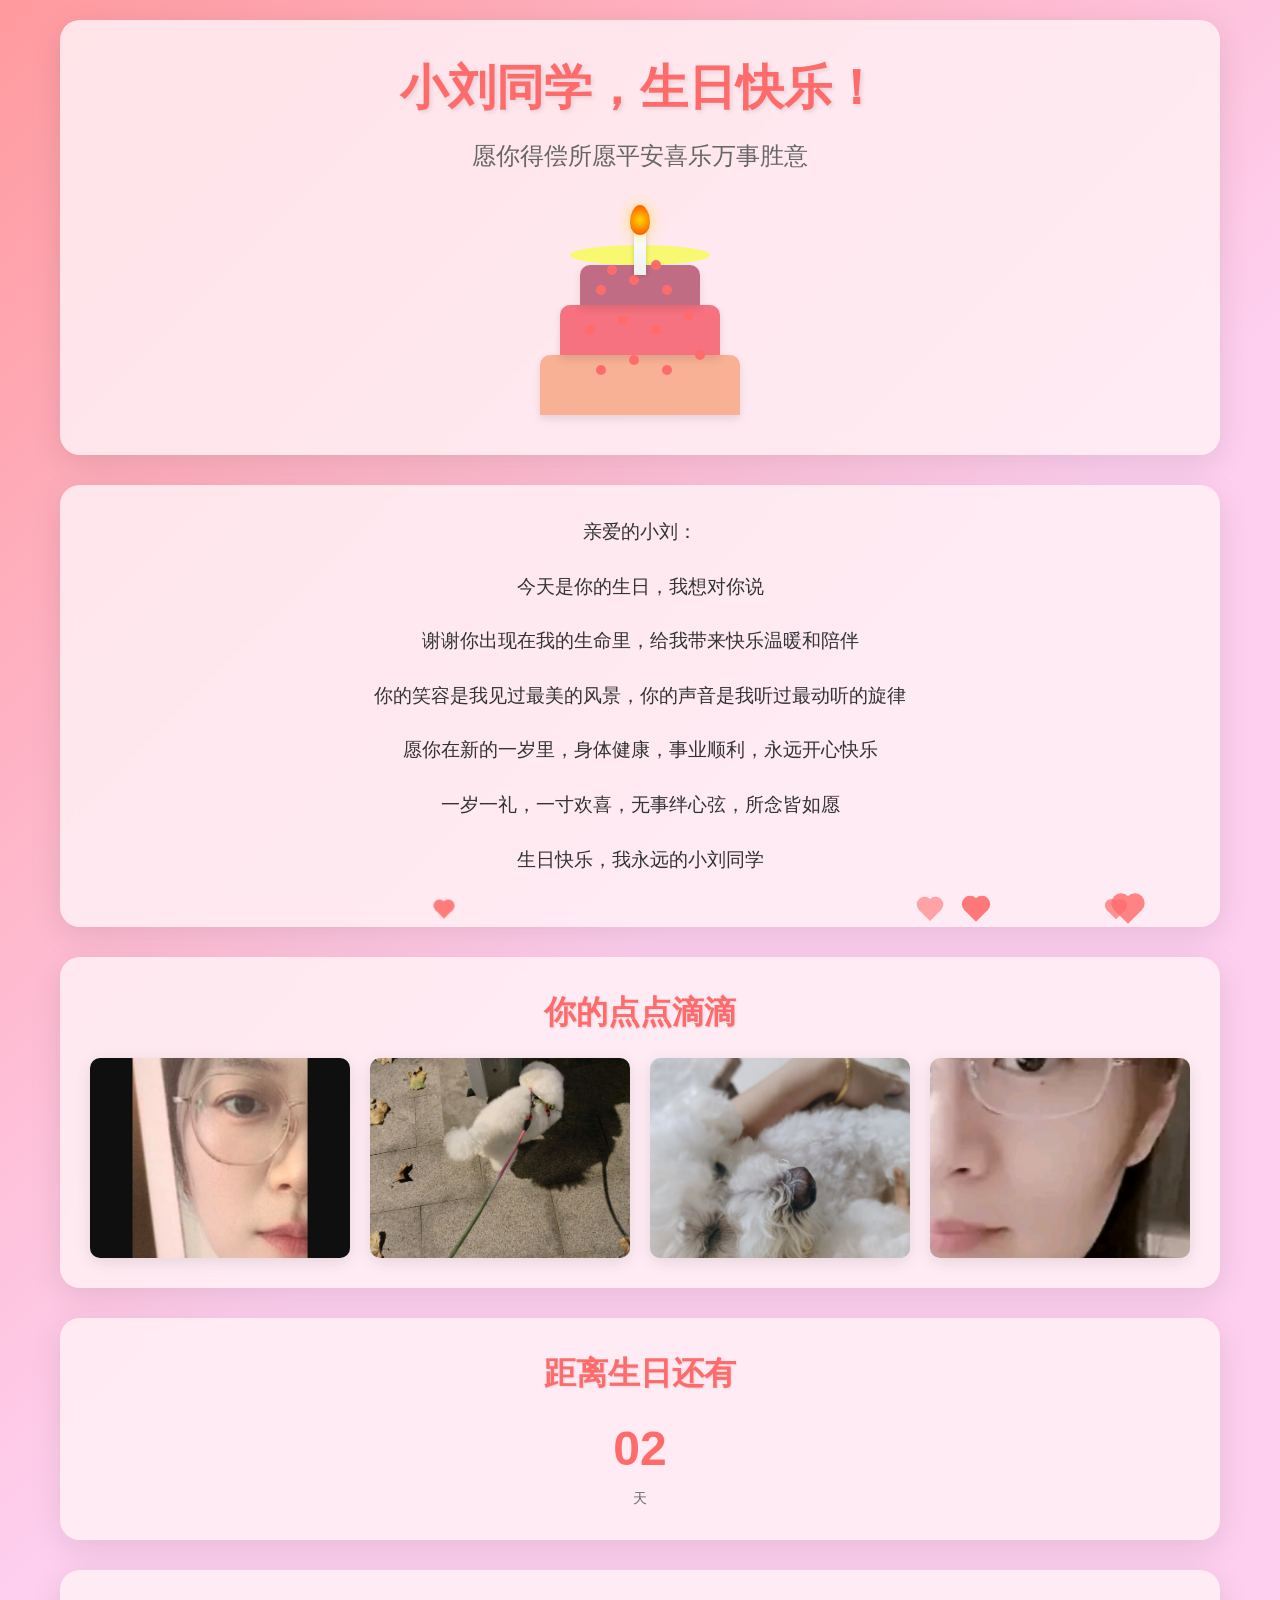
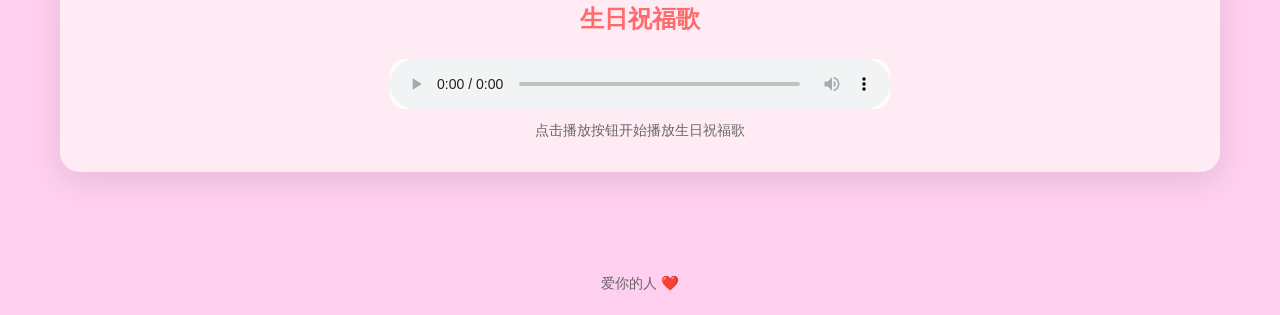
==== commit 1826f704: "refactor: 重构生日页面配置和样式系统 将硬编码的配置项集中管理，引入CSS变量系统统一设计规范 优化图片加载处理，改进模态框动画和响应式设计" ====
--- a/index.html
+++ b/index.html
@@ -75,7 +75,7 @@
                 </div>
                 <div class="birthday-wish" id="birthdayWish" style="display: none;">
                     <h3>🎉 今天生日啦 🎉</h3>
-                    <p class="wish-text">愿你过得开心快乐，所有美好都围绕着你</p>
+                    <p class="wish-text">世间所有美好与你环环相扣</p>
                 </div>
             </div>
         </section>
--- a/styles.css
+++ b/styles.css
@@ -1,3 +1,46 @@
+/* CSS变量 - 统一配色方案 */
+:root {
+    /* 主色调 */
+    --primary-color: #ff6b6b;
+    --primary-light: #ff9a9e;
+    --primary-lighter: #fecfef;
+    
+    /* 辅助色 */
+    --secondary-color: #f9f871;
+    --secondary-light: #ffd700;
+    
+    /* 中性色 */
+    --text-primary: #333;
+    --text-secondary: #666;
+    --text-light: #999;
+    
+    /* 背景色 */
+    --bg-gradient: linear-gradient(135deg, #ff9a9e 0%, #fecfef 50%, #fecfef 100%);
+    --card-bg: rgba(255, 240, 245, 0.85);
+    
+    /* 尺寸变量 */
+    --border-radius-lg: 20px;
+    --border-radius-md: 15px;
+    --border-radius-sm: 10px;
+    
+    /* 间距变量 */
+    --spacing-xl: 40px;
+    --spacing-lg: 30px;
+    --spacing-md: 20px;
+    --spacing-sm: 15px;
+    --spacing-xs: 10px;
+    
+    /* 阴影变量 */
+    --shadow-lg: 0 8px 32px rgba(0, 0, 0, 0.1);
+    --shadow-md: 0 4px 16px rgba(0, 0, 0, 0.1);
+    --shadow-sm: 0 2px 8px rgba(0, 0, 0, 0.1);
+    
+    /* 动画变量 */
+    --transition-fast: 0.3s ease;
+    --transition-normal: 0.5s ease;
+    --transition-slow: 0.8s ease;
+}
+
 * {
     margin: 0;
     padding: 0;
@@ -6,8 +49,8 @@
 
 body {
     font-family: 'Arial', sans-serif;
-    background: linear-gradient(135deg, #ff9a9e 0%, #fecfef 50%, #fecfef 100%);
-    color: #333;
+    background: var(--bg-gradient);
+    color: var(--text-primary);
     line-height: 1.6;
     overflow-x: hidden;
 }
@@ -15,30 +58,47 @@
 .container {
     max-width: 1200px;
     margin: 0 auto;
-    padding: 20px;
+    padding: var(--spacing-md);
 }
 
 header {
     text-align: center;
-    padding: 30px 20px 40px;
-    background: rgba(255, 255, 255, 0.8);
-    border-radius: 20px;
-    margin-bottom: 30px;
-    box-shadow: 0 8px 32px rgba(0, 0, 0, 0.1);
+    padding: var(--spacing-lg) var(--spacing-md) var(--spacing-xl);
+    background: var(--card-bg);
+    border-radius: var(--border-radius-lg);
+    margin-bottom: var(--spacing-lg);
+    box-shadow: var(--shadow-lg);
     backdrop-filter: blur(10px);
 }
 
 h1 {
     font-size: 3rem;
-    color: #ff6b6b;
-    margin-bottom: 10px;
+    color: var(--primary-color);
+    margin-bottom: var(--spacing-xs);
     text-shadow: 2px 2px 4px rgba(0, 0, 0, 0.1);
+    font-weight: bold;
+}
+
+h2 {
+    font-size: 2rem;
+    color: var(--primary-color);
+    margin-bottom: var(--spacing-md);
+    text-align: center;
+    text-shadow: 1px 1px 2px rgba(0, 0, 0, 0.1);
+}
+
+h3 {
+    font-size: 1.5rem;
+    color: var(--primary-color);
+    margin-bottom: var(--spacing-sm);
+    text-align: center;
 }
 
 .subtitle {
     font-size: 1.5rem;
-    color: #666;
-    margin-bottom: 20px;
+    color: var(--text-secondary);
+    margin-bottom: var(--spacing-md);
+    font-weight: 500;
 }
 
 .birthday-cake {
@@ -235,49 +295,46 @@
 }
 
 .message {
-    background: rgba(255, 255, 255, 0.8);
-    border-radius: 20px;
-    padding: 30px;
-    margin-bottom: 30px;
-    box-shadow: 0 8px 32px rgba(0, 0, 0, 0.1);
+    background: var(--card-bg);
+    border-radius: var(--border-radius-lg);
+    padding: var(--spacing-lg);
+    margin-bottom: var(--spacing-lg);
+    box-shadow: var(--shadow-lg);
     backdrop-filter: blur(10px);
 }
 
 .message p {
     font-size: 1.2rem;
-    margin-bottom: 20px;
-    text-align: center;
+    margin-bottom: var(--spacing-md);
+    text-align: center;
+    line-height: 1.8;
+    color: var(--text-primary);
 }
 
 .gallery {
-    background: rgba(255, 255, 255, 0.8);
-    border-radius: 20px;
-    padding: 30px;
-    margin-bottom: 30px;
-    box-shadow: 0 8px 32px rgba(0, 0, 0, 0.1);
+    background: var(--card-bg);
+    border-radius: var(--border-radius-lg);
+    padding: var(--spacing-lg);
+    margin-bottom: var(--spacing-lg);
+    box-shadow: var(--shadow-lg);
     backdrop-filter: blur(10px);
-}
-
-.gallery h2 {
-    text-align: center;
-    color: #ff6b6b;
-    margin-bottom: 20px;
 }
 
 .photo-grid {
     display: grid;
     grid-template-columns: repeat(auto-fit, minmax(200px, 1fr));
-    gap: 20px;
+    gap: var(--spacing-md);
+    margin-top: var(--spacing-md);
 }
 
 .photo {
     width: 100%;
     height: 200px;
     background: linear-gradient(135deg, #f5f7fa 0%, #c3cfe2 100%);
-    border-radius: 10px;
+    border-radius: var(--border-radius-sm);
     overflow: hidden;
-    box-shadow: 0 4px 16px rgba(0, 0, 0, 0.1);
-    transition: transform 0.3s ease, box-shadow 0.3s ease;
+    box-shadow: var(--shadow-md);
+    transition: transform var(--transition-fast), box-shadow var(--transition-fast);
     cursor: pointer;
     position: relative;
 }
@@ -291,31 +348,28 @@
     width: 100%;
     height: 100%;
     object-fit: cover;
-    opacity: 0;
-    transition: opacity 0.5s ease-in-out;
-}
-
-/* 图片加载失败样式 */
-.photo img::after {
-    content: attr(alt);
-    display: flex;
-    justify-content: center;
-    align-items: center;
+    opacity: 1;
+    transition: opacity var(--transition-normal);
+}
+
+/* 图片加载效果优化 */
+.photo::before {
+    content: '';
+    display: block;
     width: 100%;
     height: 100%;
-    background: #f0f0f0;
-    color: #666;
-    font-size: 14px;
+    background: linear-gradient(135deg, #f5f7fa 0%, #c3cfe2 100%);
     position: absolute;
     top: 0;
     left: 0;
+    z-index: -1;
 }
 
 /* 优化响应式布局 */
 @media (max-width: 768px) {
     .photo-grid {
         grid-template-columns: repeat(auto-fit, minmax(180px, 1fr));
-        gap: 15px;
+        gap: var(--spacing-sm);
     }
     
     .photo {
@@ -326,7 +380,7 @@
 @media (max-width: 480px) {
     .photo-grid {
         grid-template-columns: repeat(auto-fit, minmax(140px, 1fr));
-        gap: 10px;
+        gap: var(--spacing-xs);
     }
     
     .photo {
@@ -335,25 +389,21 @@
 }
 
 .countdown {
-    background: rgba(255, 255, 255, 0.8);
-    border-radius: 20px;
-    padding: 30px;
-    margin-bottom: 30px;
-    box-shadow: 0 8px 32px rgba(0, 0, 0, 0.1);
+    background: var(--card-bg);
+    border-radius: var(--border-radius-lg);
+    padding: var(--spacing-lg);
+    margin-bottom: var(--spacing-lg);
+    box-shadow: var(--shadow-lg);
     backdrop-filter: blur(10px);
     text-align: center;
-}
-
-.countdown h2 {
-    color: #ff6b6b;
-    margin-bottom: 20px;
 }
 
 .countdown-timer {
     display: flex;
     justify-content: center;
-    gap: 20px;
+    gap: var(--spacing-md);
     flex-wrap: wrap;
+    margin-top: var(--spacing-md);
 }
 
 .timer-item {
@@ -364,83 +414,178 @@
     display: block;
     font-size: 3rem;
     font-weight: bold;
-    color: #ff6b6b;
+    color: var(--primary-color);
+    line-height: 1.2;
 }
 
 /* 生日祝福样式 */
 .birthday-wish {
     text-align: center;
-    padding: 30px;
-    background: linear-gradient(135deg, #ff9a9e 0%, #fecfef 50%, #fecfef 100%);
-    border-radius: 20px;
-    margin-top: 20px;
+    padding: var(--spacing-lg);
+    background: var(--bg-gradient);
+    border-radius: var(--border-radius-lg);
+    margin-top: var(--spacing-md);
     animation: bounce 1s ease-in-out infinite;
+    box-shadow: var(--shadow-md);
 }
 
 .birthday-wish h3 {
     font-size: 2.5rem;
-    color: #ff6b6b;
-    margin-bottom: 15px;
+    color: var(--primary-color);
+    margin-bottom: var(--spacing-sm);
     text-shadow: 2px 2px 4px rgba(0, 0, 0, 0.1);
 }
 
 .wish-text {
     font-size: 1.2rem;
-    color: #666;
+    color: var(--text-secondary);
     font-weight: bold;
 }
 
+.timer-label {
+    display: block;
+    font-size: 0.9rem;
+    color: var(--text-secondary);
+    margin-top: var(--spacing-xs);
+}
+
+.music-player {
+    background: var(--card-bg);
+    border-radius: var(--border-radius-lg);
+    padding: var(--spacing-lg);
+    text-align: center;
+    box-shadow: var(--shadow-lg);
+    backdrop-filter: blur(10px);
+    margin-bottom: var(--spacing-lg);
+}
+
+.music-player h3 {
+    margin-bottom: var(--spacing-md);
+}
+
+#birthdayMusic {
+    width: 100%;
+    max-width: 500px;
+    height: 50px;
+    border-radius: var(--border-radius-md);
+    margin: 0 auto;
+    display: block;
+    background-color: rgba(255, 255, 255, 0.8);
+}
+
+#playHint {
+    margin-top: var(--spacing-xs);
+    color: var(--text-secondary);
+    font-size: 0.9rem;
+    text-align: center;
+}
+
+footer {
+    text-align: center;
+    padding: var(--spacing-md);
+    color: var(--text-secondary);
+    font-size: 0.9rem;
+    margin-top: var(--spacing-lg);
+}
+
+/* 模态框样式 */
+.modal {
+    display: none;
+    position: fixed;
+    top: 0;
+    left: 0;
+    width: 100%;
+    height: 100%;
+    background: rgba(0, 0, 0, 0.8);
+    z-index: 1000;
+    justify-content: center;
+    align-items: center;
+    backdrop-filter: blur(5px);
+}
+
+.modal.active {
+    display: flex;
+    animation: fadeIn var(--transition-normal);
+}
+
+.close {
+    position: absolute;
+    top: 20px;
+    right: 30px;
+    color: white;
+    font-size: 30px;
+    font-weight: bold;
+    cursor: pointer;
+    transition: transform var(--transition-fast);
+    z-index: 1001;
+}
+
+.close:hover {
+    transform: scale(1.2);
+    color: var(--primary-color);
+}
+
+.modal-content {
+    max-width: 90%;
+    max-height: 90%;
+    border-radius: var(--border-radius-md);
+    box-shadow: 0 4px 20px rgba(0, 0, 0, 0.5);
+    animation: zoomIn var(--transition-normal);
+}
+
+.caption {
+    text-align: center;
+    color: white;
+    margin-top: var(--spacing-sm);
+    font-size: 1.1rem;
+    text-shadow: 1px 1px 2px rgba(0, 0, 0, 0.8);
+}
+
+/* 新增模态框动画 */
+@keyframes zoomIn {
+    from {
+        transform: scale(0.7);
+        opacity: 0;
+    }
+    to {
+        transform: scale(1);
+        opacity: 1;
+    }
+}
+
+/* 响应式设计 - 优化文字显示 */
 @media (max-width: 768px) {
-    .birthday-wish h3 {
+    /* 标题响应式 */
+    h1 {
         font-size: 2rem;
+        line-height: 1.2;
+    }
+    
+    h2 {
+        font-size: 1.6rem;
+    }
+    
+    h3 {
+        font-size: 1.3rem;
+    }
+    
+    .subtitle {
+        font-size: 1.2rem;
+        line-height: 1.4;
+    }
+    
+    /* 正文响应式 */
+    .message p {
+        font-size: 1rem;
+        line-height: 1.6;
+        margin-bottom: 15px;
     }
     
     .wish-text {
         font-size: 1rem;
     }
-}
-
-@media (max-width: 480px) {
-    .birthday-wish h3 {
-        font-size: 1.8rem;
-    }
-    
-    .wish-text {
-        font-size: 0.9rem;
-    }
-}
-
-.timer-label {
-    font-size: 0.9rem;
-    color: #666;
-}
-
-.music-player {
-    background: rgba(255, 255, 255, 0.8);
-    border-radius: 20px;
-    padding: 20px;
-    text-align: center;
-    box-shadow: 0 8px 32px rgba(0, 0, 0, 0.1);
-    backdrop-filter: blur(10px);
-}
-
-footer {
-    text-align: center;
-    padding: 20px;
-    color: #666;
-    font-size: 0.9rem;
-}
-
-/* 响应式设计 */
-@media (max-width: 768px) {
-    h1 {
-        font-size: 2rem;
-    }
-    
-    .subtitle {
-        font-size: 1.2rem;
-    }
-    
+    
+    /* 蛋糕响应式 */
     .birthday-cake {
         width: 180px;
         height: 150px;
@@ -480,37 +625,74 @@
         height: 25px;
     }
     
-    .message p {
-        font-size: 1rem;
-    }
-    
+    /* 图片网格响应式 */
     .photo-grid {
         grid-template-columns: repeat(auto-fit, minmax(150px, 1fr));
-        gap: 15px;
+        gap: var(--spacing-sm);
     }
     
     .photo {
         height: 150px;
     }
     
+    /* 倒计时响应式 */
     .timer-value {
         font-size: 1.5rem;
     }
+    
+    .timer-label {
+        font-size: 0.8rem;
+    }
+    
+    /* 音乐播放器响应式 */
+    #birthdayMusic {
+        max-width: 100%;
+        height: 45px;
+    }
+    
+    #playHint {
+        font-size: 0.8rem;
+    }
 }
 
 @media (max-width: 480px) {
+    /* 标题响应式 */
     h1 {
         font-size: 1.8rem;
+        line-height: 1.2;
+    }
+    
+    h2 {
+        font-size: 1.4rem;
+    }
+    
+    h3 {
+        font-size: 1.2rem;
     }
     
     .subtitle {
         font-size: 1rem;
-    }
-    
+        line-height: 1.4;
+    }
+    
+    /* 正文响应式 */
+    .message p {
+        font-size: 0.95rem;
+        line-height: 1.7;
+        margin-bottom: 12px;
+        padding: 0 5px;
+    }
+    
+    .wish-text {
+        font-size: 0.95rem;
+        line-height: 1.5;
+    }
+    
+    /* 蛋糕响应式 */
     .birthday-cake {
         width: 150px;
         height: 125px;
-        margin: 60px auto 0;
+        margin: 40px auto 0;
     }
     
     .cake-layer.bottom {
@@ -546,29 +728,69 @@
         height: 20px;
     }
     
-    .message {
-        padding: 20px;
-    }
-    
-    .gallery {
-        padding: 20px;
-    }
-    
-    .countdown {
-        padding: 20px;
-    }
-    
+    /* 区块内边距响应式 */
+    .message,
+    .gallery,
+    .countdown,
+    .music-player {
+        padding: 20px 15px;
+    }
+    
+    /* 图片网格响应式 */
     .photo-grid {
         grid-template-columns: repeat(auto-fit, minmax(120px, 1fr));
-        gap: 10px;
+        gap: var(--spacing-xs);
     }
     
     .photo {
         height: 120px;
     }
     
+    /* 倒计时响应式 */
     .timer-value {
         font-size: 1.2rem;
+    }
+    
+    .timer-label {
+        font-size: 0.75rem;
+    }
+    
+    /* 音乐播放器响应式 */
+    #birthdayMusic {
+        max-width: 100%;
+        height: 40px;
+    }
+    
+    #playHint {
+        font-size: 0.75rem;
+    }
+    
+    /* 页脚响应式 */
+    footer {
+        font-size: 0.8rem;
+        padding: 15px;
+    }
+    
+    /* 生日祝福响应式 */
+    .birthday-wish h3 {
+        font-size: 1.8rem;
+        line-height: 1.2;
+    }
+    
+    .birthday-wish {
+        padding: 20px 15px;
+    }
+    
+    /* 模态框响应式 */
+    .caption {
+        font-size: 1rem;
+        margin-top: 10px;
+    }
+    
+    .close {
+        font-size: 25px;
+        top: 15px;
+        right: 20px;
     }
 }
 
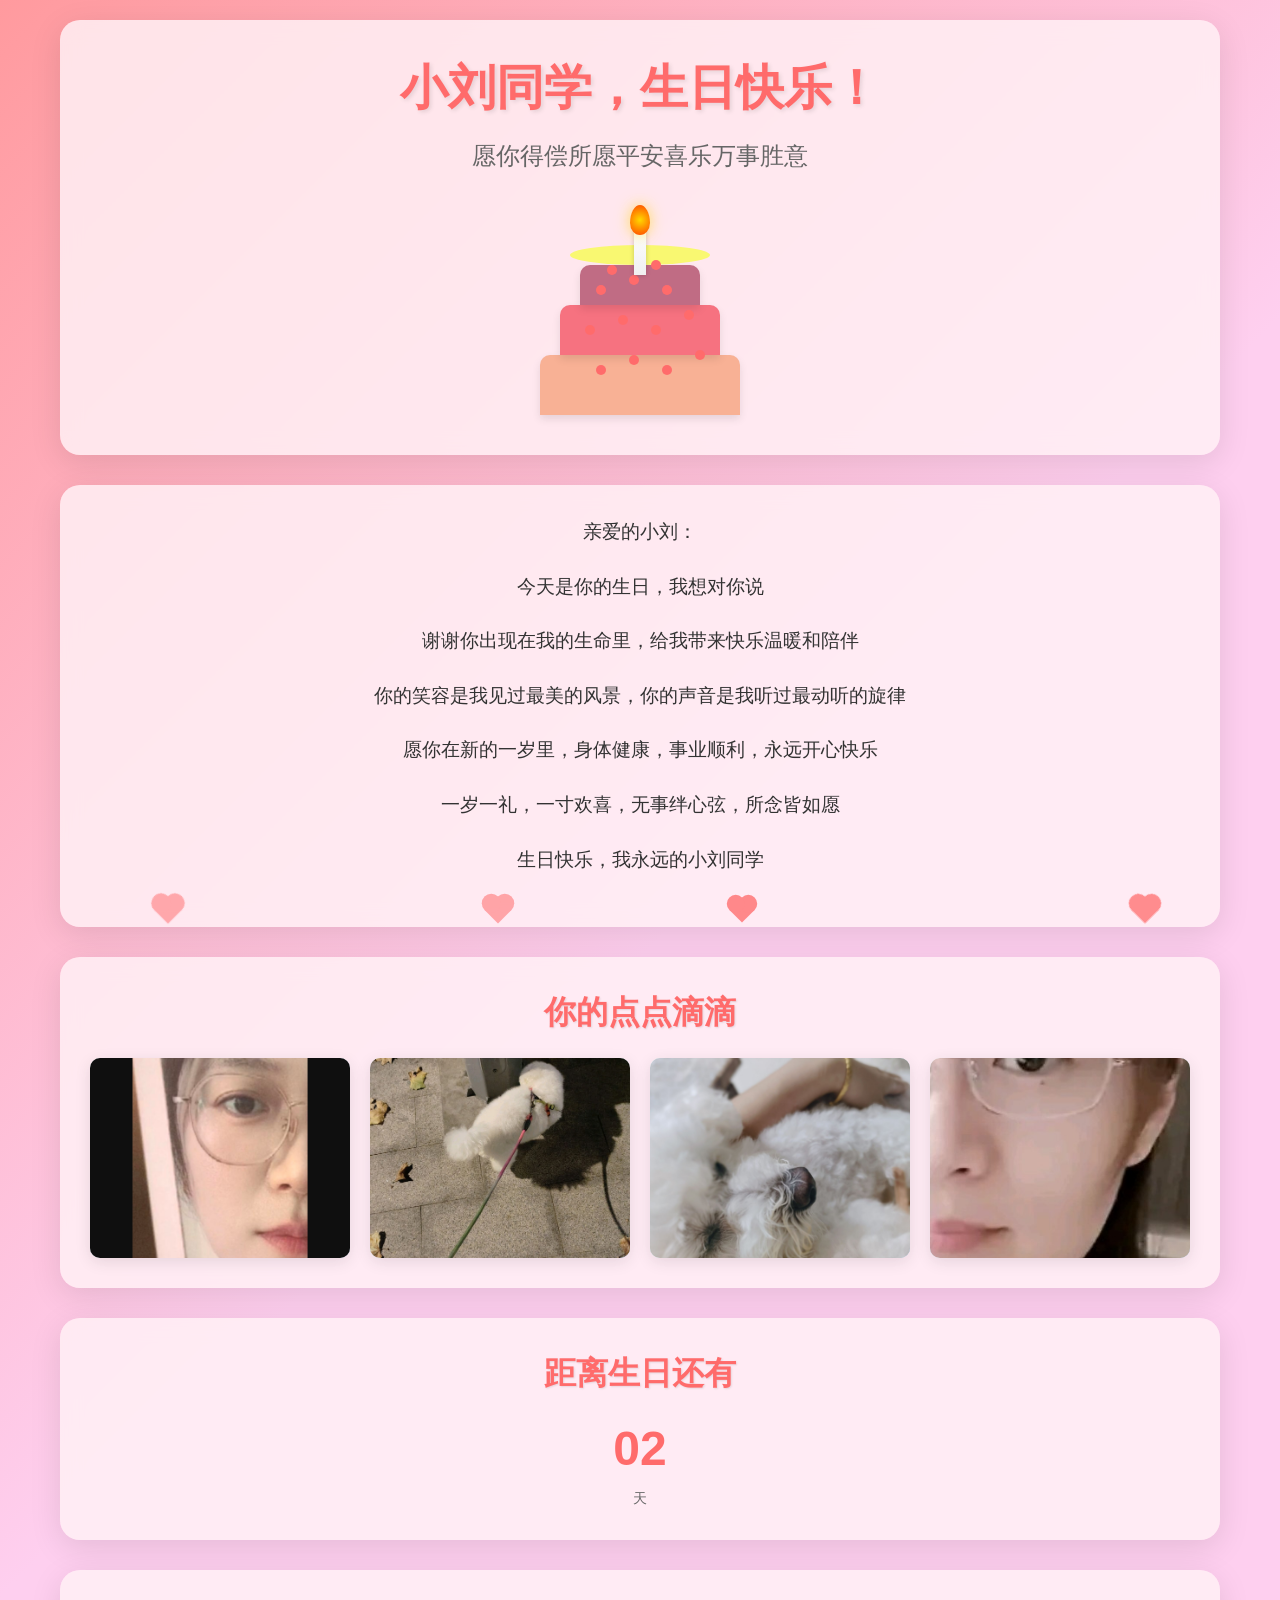
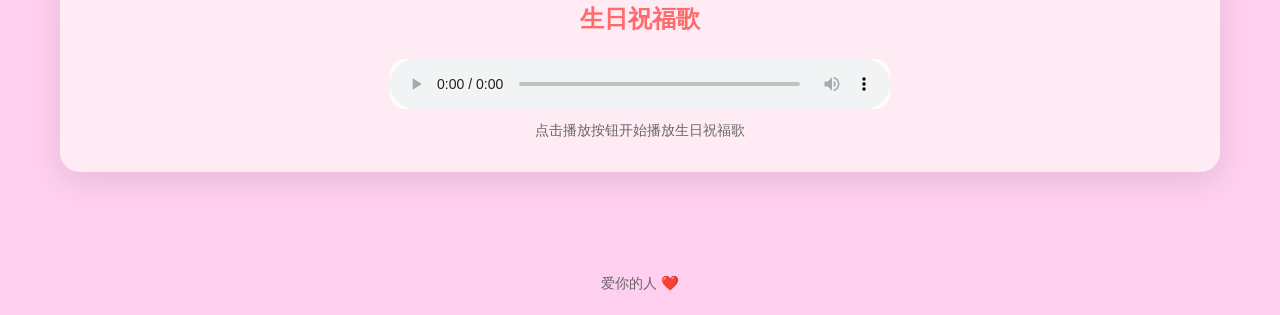
==== commit 66c65071: "docs: 更新页面标题为更具体的生日祝福 将通用标题"生日祝福"改为更具体的"给小刘同学的生日祝福"，使页面目的更明确" ====
--- a/index.html
+++ b/index.html
@@ -3,7 +3,7 @@
 <head>
     <meta charset="UTF-8">
     <meta name="viewport" content="width=device-width, initial-scale=1.0">
-    <title>生日祝福</title>
+    <title>给小刘同学的生日祝福</title>
     <link rel="stylesheet" href="styles.css">
 </head>
 <body>
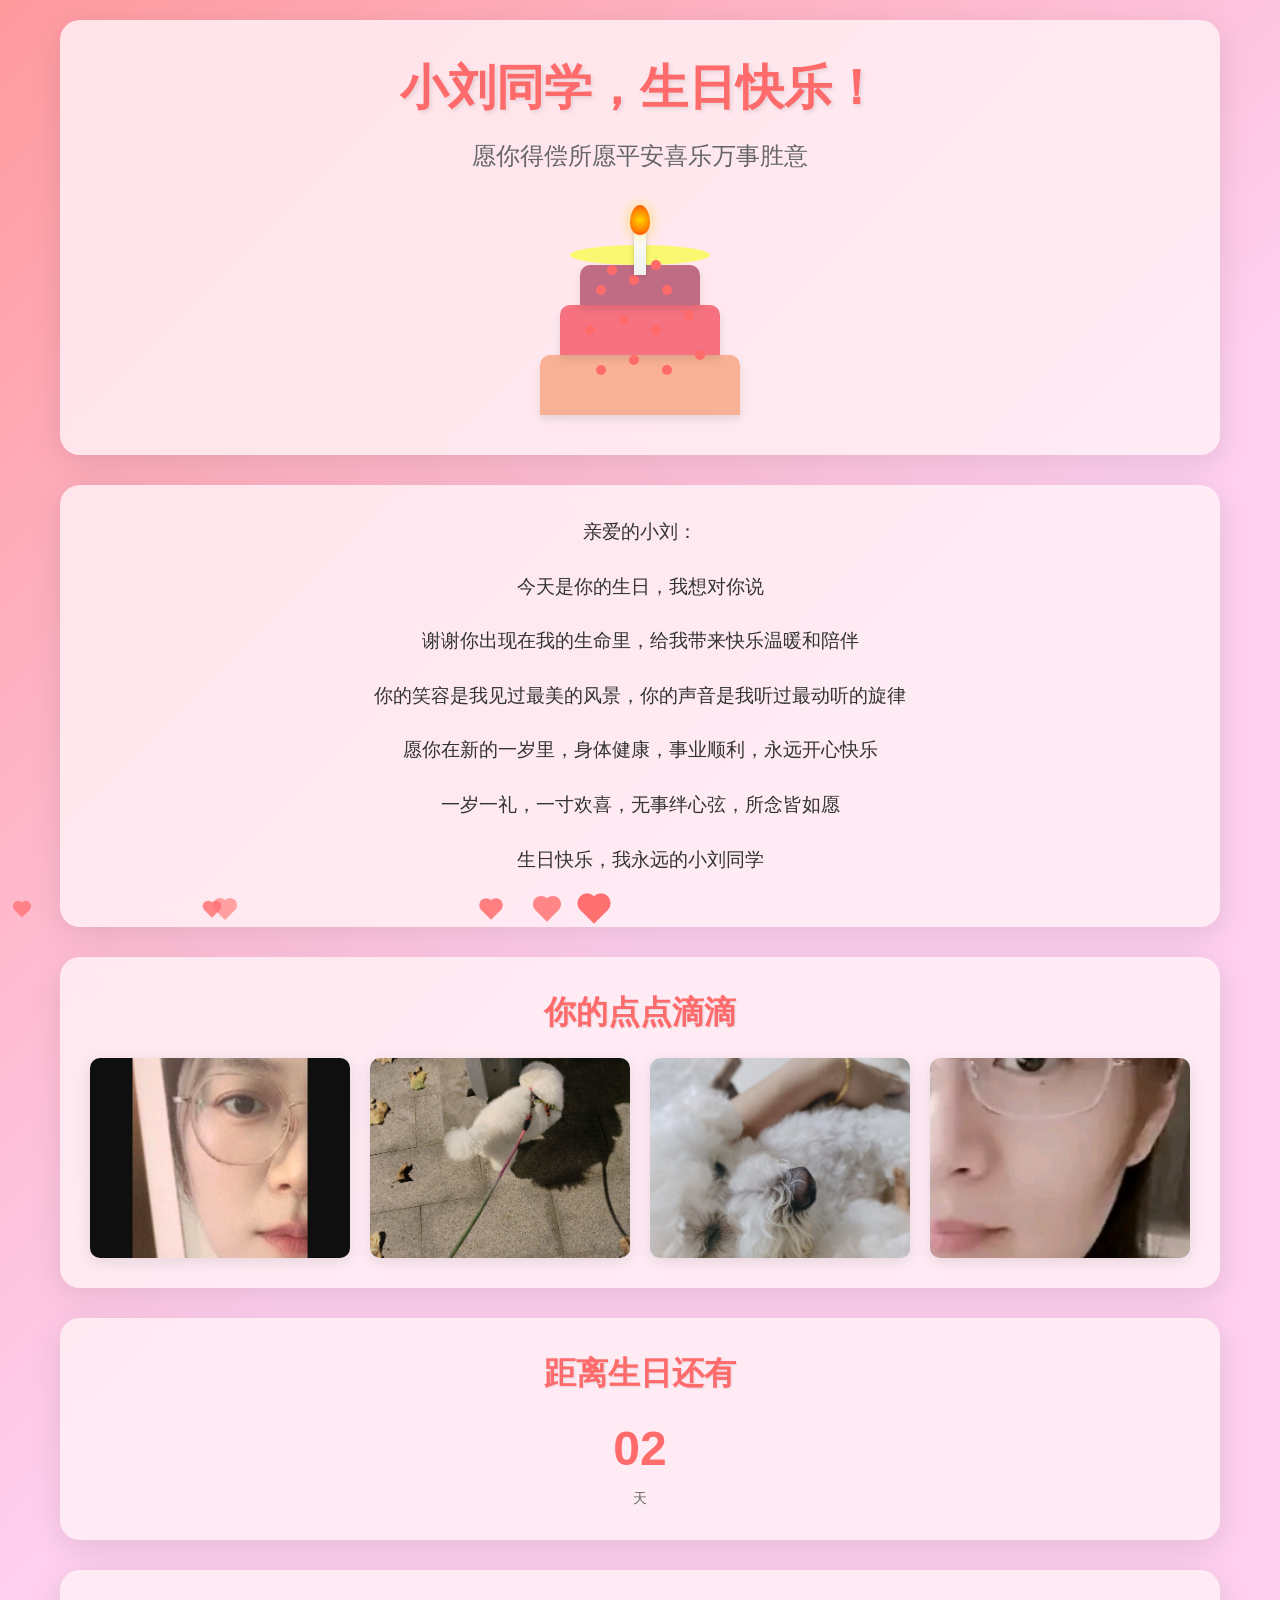
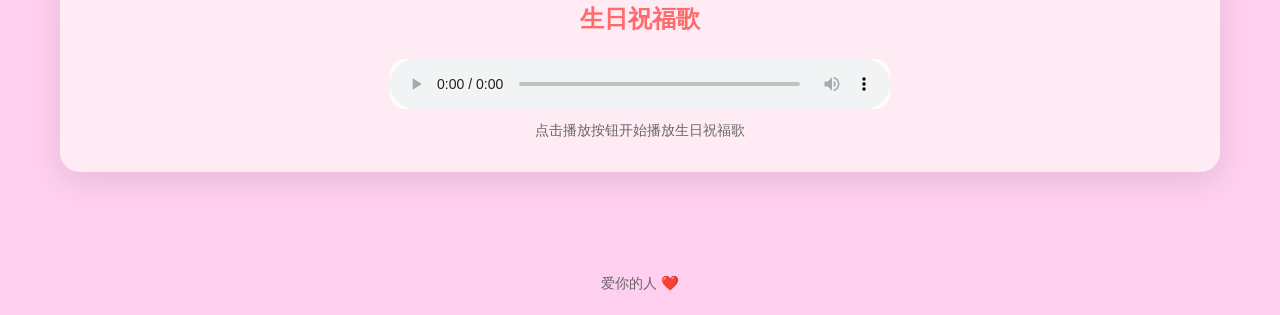
==== commit 30f16723: "refactor(index.html): 将内联样式移至CSS类中以提高可维护性" ====
--- a/index.html
+++ b/index.html
@@ -91,10 +91,10 @@
     </div>
     
     <!-- 图片预览模态框 -->
-    <div class="modal" id="imageModal" style="display: none; position: fixed; top: 0; left: 0; width: 100%; height: 100%; background: rgba(0,0,0,0.8); z-index: 1000; justify-content: center; align-items: center;">
-        <span class="close" id="closeModal" style="position: absolute; top: 20px; right: 30px; color: white; font-size: 30px; font-weight: bold; cursor: pointer; transition: transform 0.3s ease;">&times;</span>
-        <img class="modal-content" id="modalImage" style="max-width: 90%; max-height: 90%; border-radius: 10px; box-shadow: 0 4px 20px rgba(0,0,0,0.5);">
-        <div class="caption" id="imageCaption" style="text-align: center; color: white; margin-top: 15px; font-size: 1.1rem;"></div>
+    <div class="modal" id="imageModal">
+        <span class="close" id="closeModal">&times;</span>
+        <img class="modal-content" id="modalImage">
+        <div class="caption" id="imageCaption"></div>
     </div>
     
     <footer>
